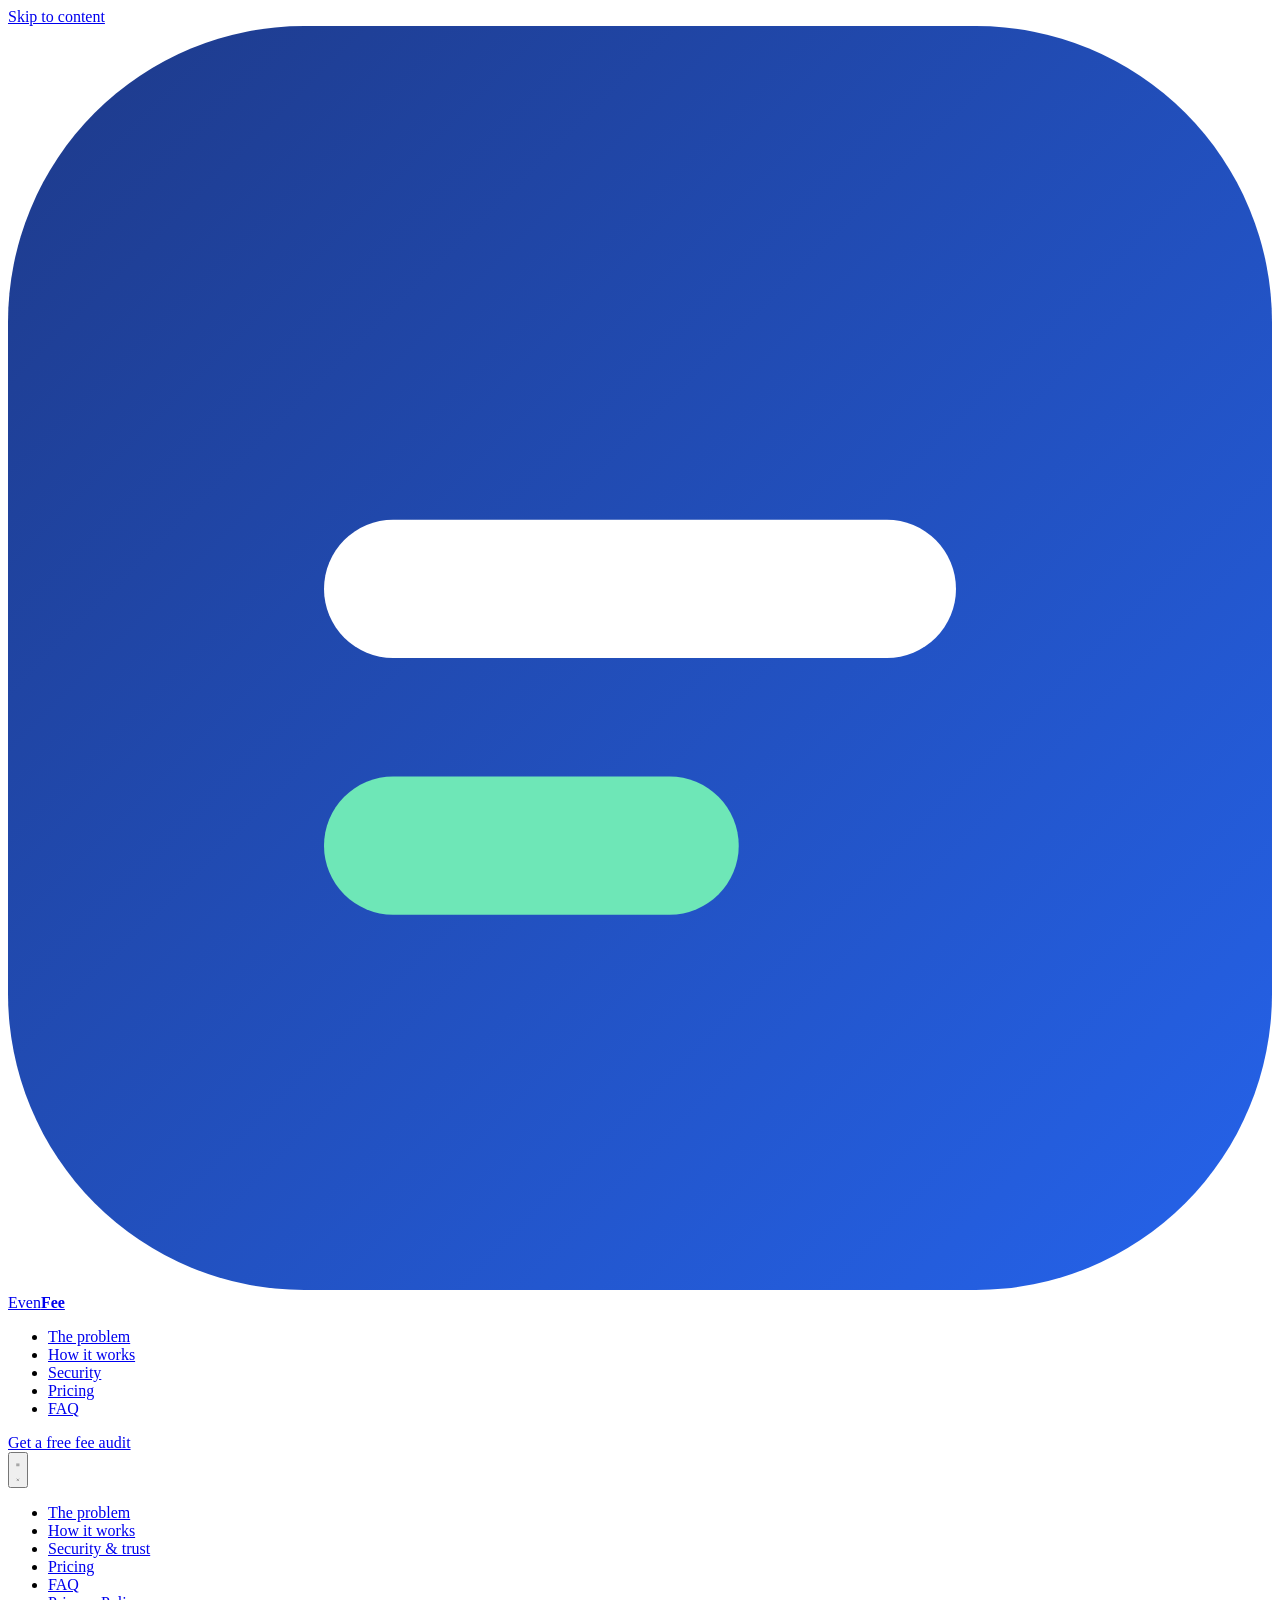
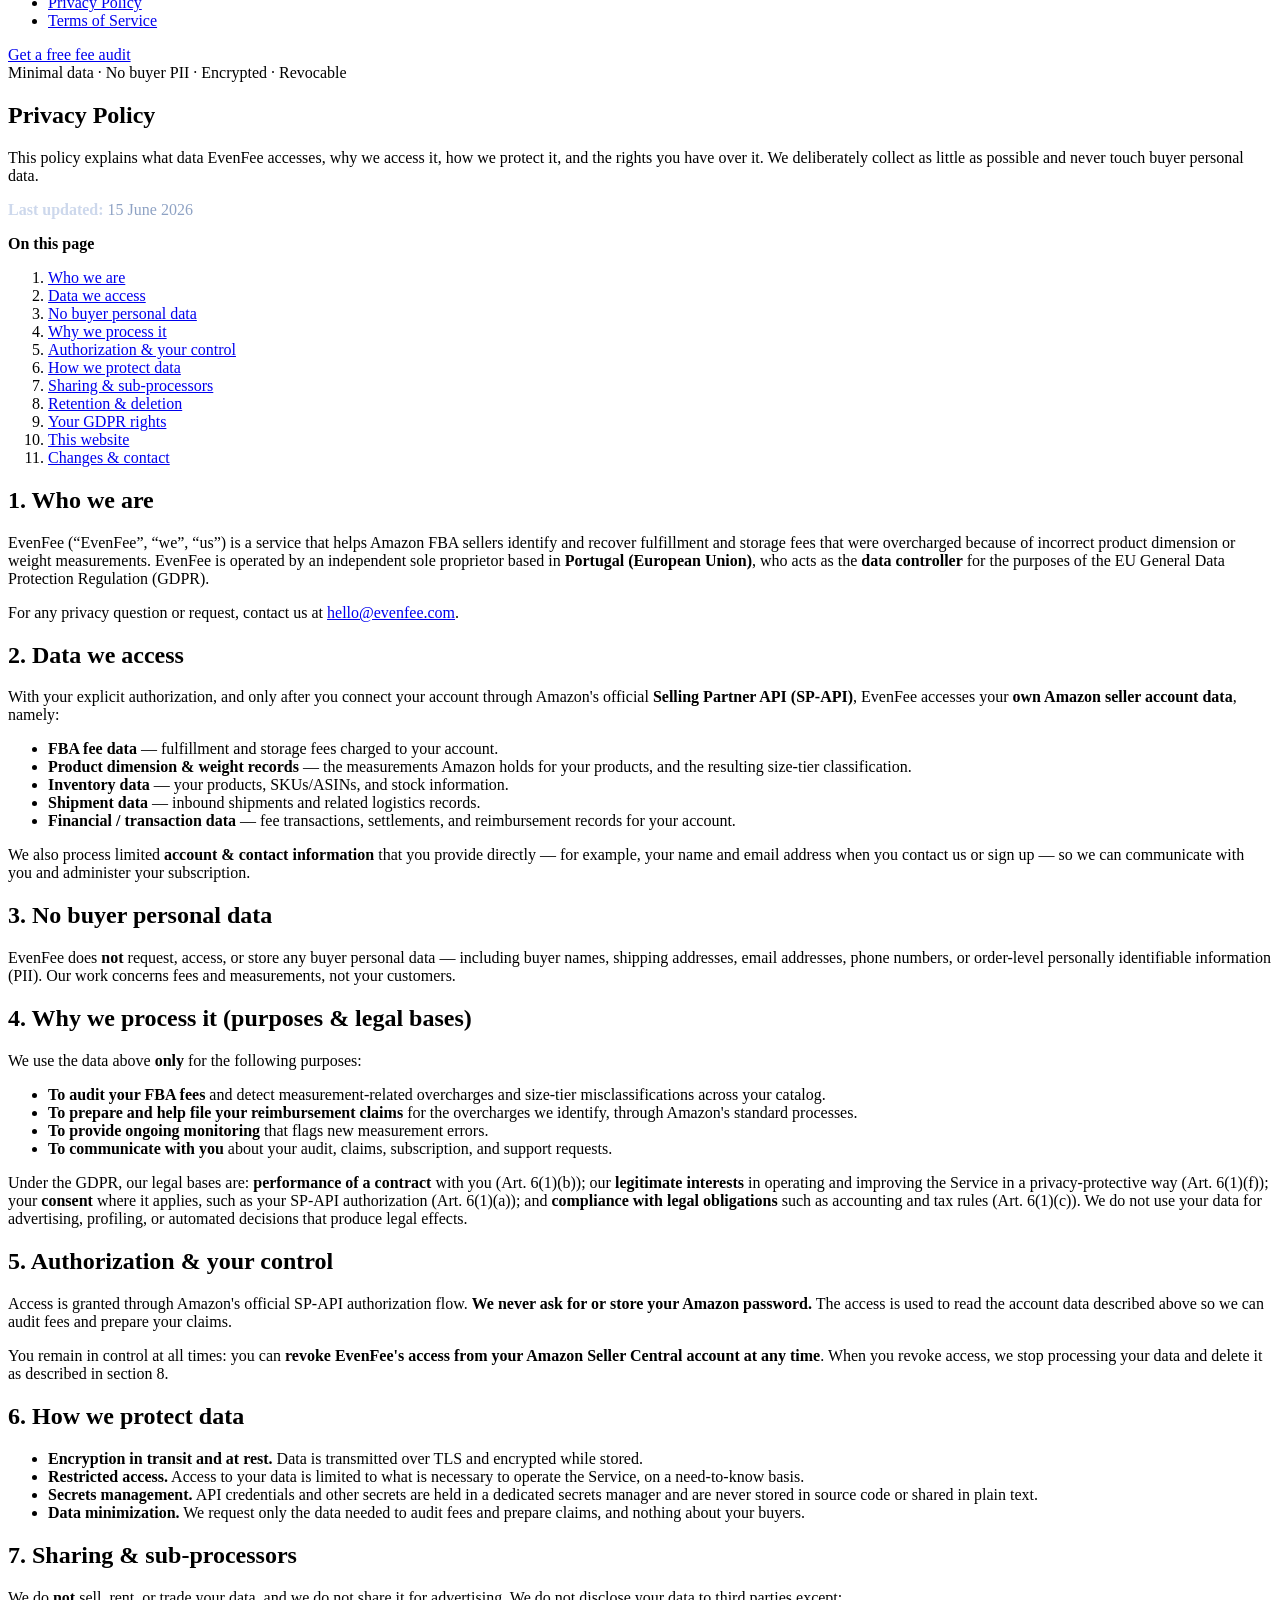
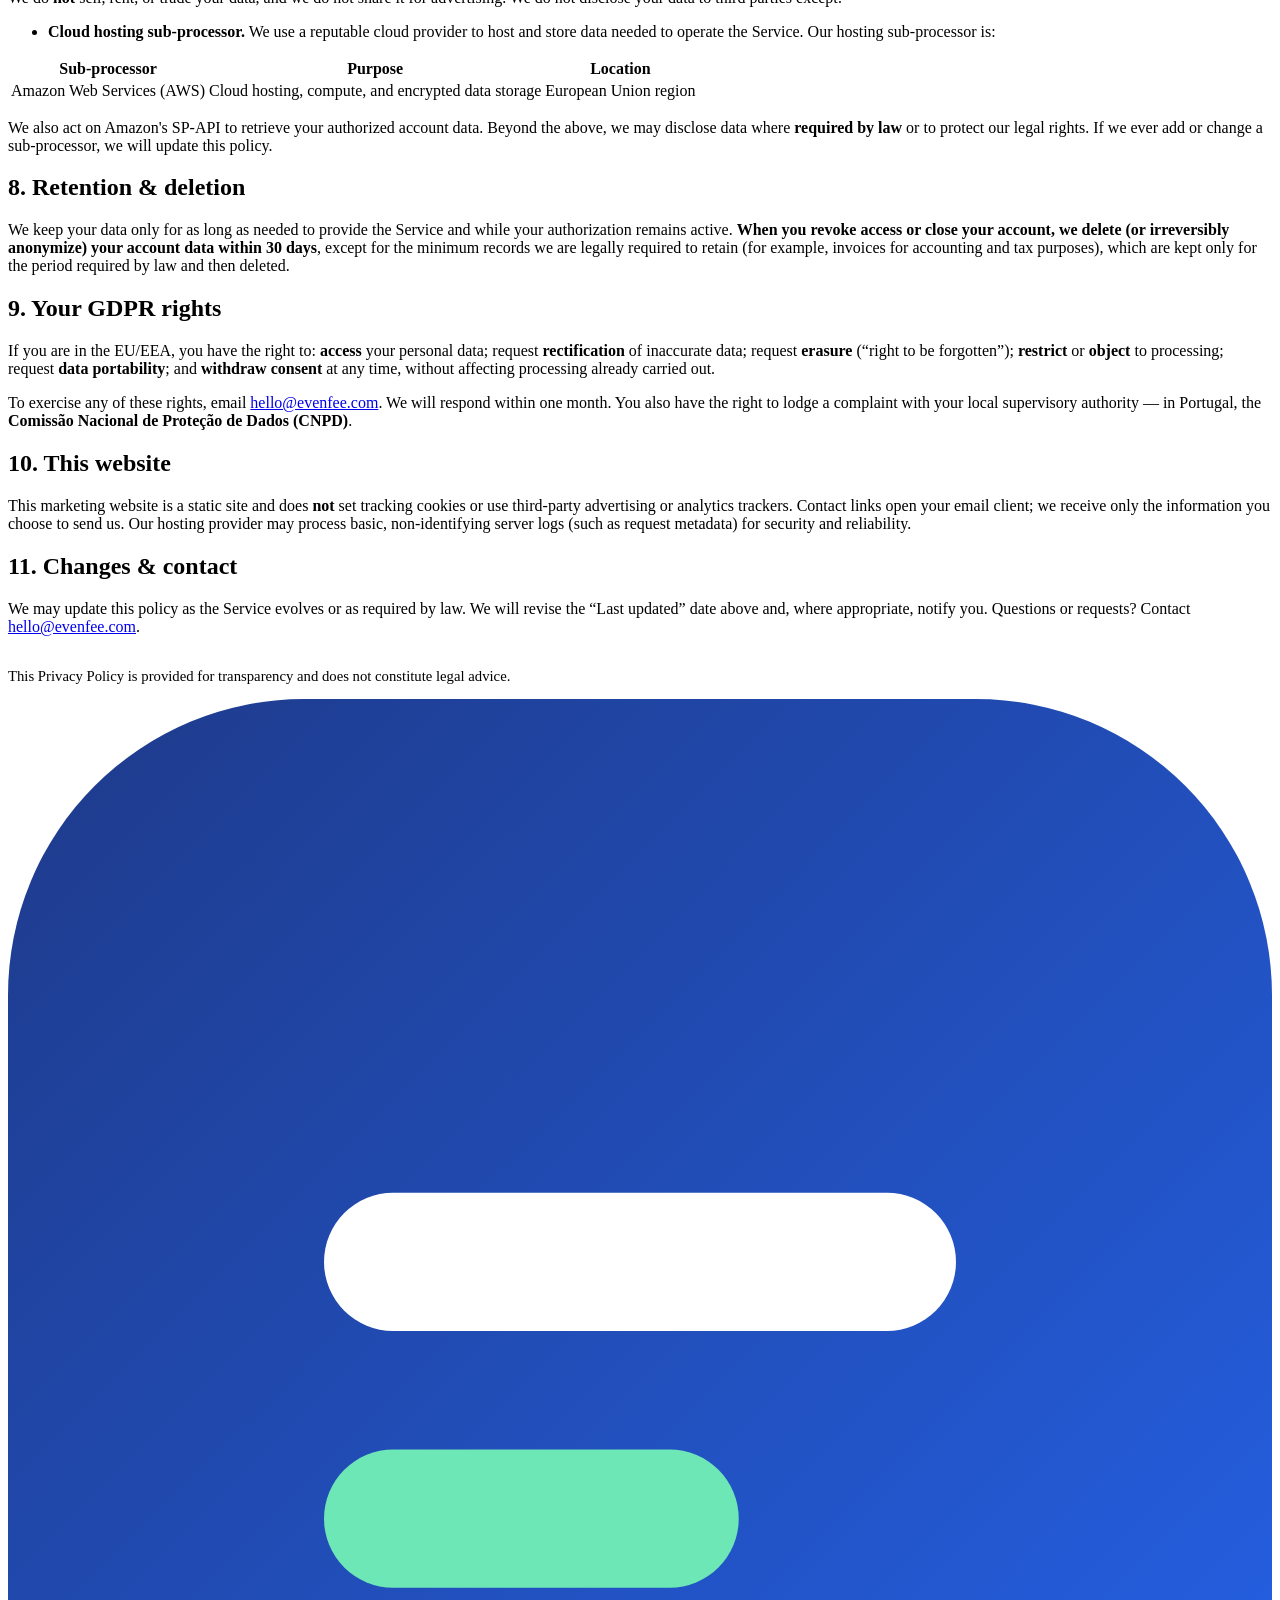
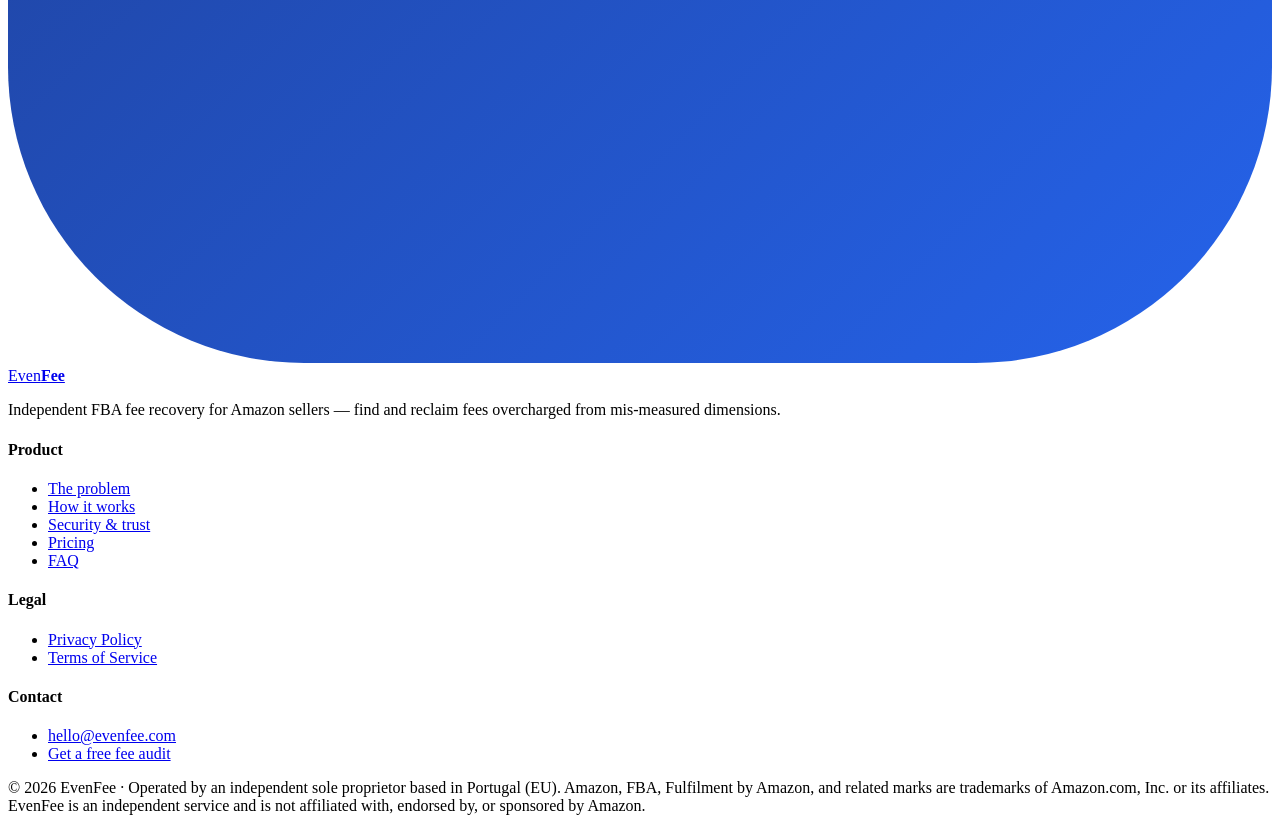
==== privacy.html @ 72df138a "Fix GitHub Pages URL casing (/CamposLabs/) (#3) Correct canonical/OG/sitemap/robots URLs to the case" ====
<!DOCTYPE html>
<html lang="en">
<head>
  <meta charset="utf-8">
  <meta name="viewport" content="width=device-width, initial-scale=1">

  <title>Privacy Policy — EvenFee</title>
  <meta name="description" content="How EvenFee accesses and protects data: only the seller's own FBA fee, inventory, shipment, and financial data via Amazon's SP-API, with authorization. No buyer personal data. Encrypted, minimal, revocable. GDPR-compliant.">
  <link rel="canonical" href="https://jeancamposlabs.github.io/CamposLabs/privacy.html">

  <meta property="og:type" content="website">
  <meta property="og:site_name" content="EvenFee">
  <meta property="og:title" content="Privacy Policy — EvenFee">
  <meta property="og:description" content="What data EvenFee accesses, why, and how it's protected. No buyer personal data. Encrypted, minimal, revocable. GDPR-compliant.">
  <meta property="og:url" content="https://jeancamposlabs.github.io/CamposLabs/privacy.html">
  <meta property="og:image" content="https://jeancamposlabs.github.io/CamposLabs/assets/og-image.png">
  <meta name="twitter:card" content="summary_large_image">
  <meta name="twitter:image" content="https://jeancamposlabs.github.io/CamposLabs/assets/og-image.png">

  <link rel="icon" href="assets/favicon.svg" type="image/svg+xml">
  <link rel="icon" href="assets/favicon-32.png" sizes="32x32" type="image/png">
  <link rel="apple-touch-icon" href="assets/apple-touch-icon.png">
  <link rel="manifest" href="site.webmanifest">
  <meta name="theme-color" content="#0b1526">

  <link rel="stylesheet" href="assets/styles.css">
</head>
<body>
  <a class="skip-link" href="#main">Skip to content</a>

  <header class="site-header" data-header>
    <div class="container">
      <nav class="nav" aria-label="Primary">
        <a class="brand" href="index.html" aria-label="EvenFee home">
          <svg class="brand__mark" viewBox="0 0 64 64" aria-hidden="true">
            <defs><linearGradient id="bm" x1="0" y1="0" x2="1" y2="1"><stop offset="0" stop-color="#1e3a8a"/><stop offset="1" stop-color="#2563eb"/></linearGradient></defs>
            <rect width="64" height="64" rx="15" fill="url(#bm)"/>
            <rect x="16" y="25" width="32" height="7" rx="3.5" fill="#fff"/>
            <rect x="16" y="38" width="21" height="7" rx="3.5" fill="#6ee7b7"/>
          </svg>
          <span class="brand__name">Even<b>Fee</b></span>
        </a>
        <ul class="nav__links">
          <li><a href="index.html#problem">The problem</a></li>
          <li><a href="index.html#how-it-works">How it works</a></li>
          <li><a href="index.html#security">Security</a></li>
          <li><a href="index.html#pricing">Pricing</a></li>
          <li><a href="index.html#faq">FAQ</a></li>
        </ul>
        <div class="nav__cta">
          <a class="btn btn--primary" href="mailto:hello@evenfee.com?subject=Free%20FBA%20fee%20audit%20request">Get a free fee audit</a>
        </div>
        <button class="nav__toggle" data-nav-toggle aria-expanded="false" aria-controls="mobile-menu" aria-label="Toggle navigation menu">
          <svg class="icon-open" viewBox="0 0 24 24" fill="none" stroke="currentColor" stroke-width="2" stroke-linecap="round" aria-hidden="true"><path d="M4 6h16M4 12h16M4 18h16"/></svg>
          <svg class="icon-close" viewBox="0 0 24 24" fill="none" stroke="currentColor" stroke-width="2" stroke-linecap="round" aria-hidden="true"><path d="M6 6l12 12M18 6 6 18"/></svg>
        </button>
      </nav>
      <div class="nav__panel" id="mobile-menu" data-nav-panel>
        <ul>
          <li><a href="index.html#problem">The problem</a></li>
          <li><a href="index.html#how-it-works">How it works</a></li>
          <li><a href="index.html#security">Security &amp; trust</a></li>
          <li><a href="index.html#pricing">Pricing</a></li>
          <li><a href="index.html#faq">FAQ</a></li>
          <li><a href="privacy.html">Privacy Policy</a></li>
          <li><a href="terms.html">Terms of Service</a></li>
        </ul>
        <a class="btn btn--primary btn--block" href="mailto:hello@evenfee.com?subject=Free%20FBA%20fee%20audit%20request">Get a free fee audit</a>
      </div>
    </div>
  </header>

  <main id="main">
    <section class="page-hero">
      <div class="container">
        <span class="badge badge--accent">Minimal data · No buyer PII · Encrypted · Revocable</span>
        <h1>Privacy Policy</h1>
        <p>This policy explains what data EvenFee accesses, why we access it, how we protect it, and the rights you have over it. We deliberately collect as little as possible and never touch buyer personal data.</p>
        <p class="muted" style="color:#8ea2c4;margin-top:10px"><strong style="color:#cdd8ec">Last updated:</strong> 15 June 2026</p>
      </div>
    </section>

    <section class="section">
      <div class="container prose">
        <nav class="toc" aria-label="Table of contents">
          <strong>On this page</strong>
          <ol>
            <li><a href="#who">Who we are</a></li>
            <li><a href="#data">Data we access</a></li>
            <li><a href="#no-buyer">No buyer personal data</a></li>
            <li><a href="#why">Why we process it</a></li>
            <li><a href="#authorization">Authorization &amp; your control</a></li>
            <li><a href="#security">How we protect data</a></li>
            <li><a href="#sharing">Sharing &amp; sub-processors</a></li>
            <li><a href="#retention">Retention &amp; deletion</a></li>
            <li><a href="#rights">Your GDPR rights</a></li>
            <li><a href="#website">This website</a></li>
            <li><a href="#changes">Changes &amp; contact</a></li>
          </ol>
        </nav>

        <h2 id="who">1. Who we are</h2>
        <p>EvenFee (“EvenFee”, “we”, “us”) is a service that helps Amazon FBA sellers identify and recover fulfillment and storage fees that were overcharged because of incorrect product dimension or weight measurements. EvenFee is operated by an independent sole proprietor based in <strong>Portugal (European Union)</strong>, who acts as the <strong>data controller</strong> for the purposes of the EU General Data Protection Regulation (GDPR).</p>
        <p>For any privacy question or request, contact us at <a href="mailto:hello@evenfee.com">hello@evenfee.com</a>.</p>

        <h2 id="data">2. Data we access</h2>
        <p>With your explicit authorization, and only after you connect your account through Amazon's official <strong>Selling Partner API (SP-API)</strong>, EvenFee accesses your <strong>own Amazon seller account data</strong>, namely:</p>
        <ul>
          <li><strong>FBA fee data</strong> — fulfillment and storage fees charged to your account.</li>
          <li><strong>Product dimension &amp; weight records</strong> — the measurements Amazon holds for your products, and the resulting size-tier classification.</li>
          <li><strong>Inventory data</strong> — your products, SKUs/ASINs, and stock information.</li>
          <li><strong>Shipment data</strong> — inbound shipments and related logistics records.</li>
          <li><strong>Financial / transaction data</strong> — fee transactions, settlements, and reimbursement records for your account.</li>
        </ul>
        <p>We also process limited <strong>account &amp; contact information</strong> that you provide directly — for example, your name and email address when you contact us or sign up — so we can communicate with you and administer your subscription.</p>

        <h2 id="no-buyer">3. No buyer personal data</h2>
        <div class="callout">
          <p>EvenFee does <strong>not</strong> request, access, or store any buyer personal data — including buyer names, shipping addresses, email addresses, phone numbers, or order-level personally identifiable information (PII). Our work concerns fees and measurements, not your customers.</p>
        </div>

        <h2 id="why">4. Why we process it (purposes &amp; legal bases)</h2>
        <p>We use the data above <strong>only</strong> for the following purposes:</p>
        <ul>
          <li><strong>To audit your FBA fees</strong> and detect measurement-related overcharges and size-tier misclassifications across your catalog.</li>
          <li><strong>To prepare and help file your reimbursement claims</strong> for the overcharges we identify, through Amazon's standard processes.</li>
          <li><strong>To provide ongoing monitoring</strong> that flags new measurement errors.</li>
          <li><strong>To communicate with you</strong> about your audit, claims, subscription, and support requests.</li>
        </ul>
        <p>Under the GDPR, our legal bases are: <strong>performance of a contract</strong> with you (Art. 6(1)(b)); our <strong>legitimate interests</strong> in operating and improving the Service in a privacy-protective way (Art. 6(1)(f)); your <strong>consent</strong> where it applies, such as your SP-API authorization (Art. 6(1)(a)); and <strong>compliance with legal obligations</strong> such as accounting and tax rules (Art. 6(1)(c)). We do not use your data for advertising, profiling, or automated decisions that produce legal effects.</p>

        <h2 id="authorization">5. Authorization &amp; your control</h2>
        <p>Access is granted through Amazon's official SP-API authorization flow. <strong>We never ask for or store your Amazon password.</strong> The access is used to read the account data described above so we can audit fees and prepare your claims.</p>
        <p>You remain in control at all times: you can <strong>revoke EvenFee's access from your Amazon Seller Central account at any time</strong>. When you revoke access, we stop processing your data and delete it as described in section&nbsp;8.</p>

        <h2 id="security">6. How we protect data</h2>
        <ul>
          <li><strong>Encryption in transit and at rest.</strong> Data is transmitted over TLS and encrypted while stored.</li>
          <li><strong>Restricted access.</strong> Access to your data is limited to what is necessary to operate the Service, on a need-to-know basis.</li>
          <li><strong>Secrets management.</strong> API credentials and other secrets are held in a dedicated secrets manager and are never stored in source code or shared in plain text.</li>
          <li><strong>Data minimization.</strong> We request only the data needed to audit fees and prepare claims, and nothing about your buyers.</li>
        </ul>

        <h2 id="sharing">7. Sharing &amp; sub-processors</h2>
        <p>We do <strong>not</strong> sell, rent, or trade your data, and we do not share it for advertising. We do not disclose your data to third parties except:</p>
        <ul>
          <li><strong>Cloud hosting sub-processor.</strong> We use a reputable cloud provider to host and store data needed to operate the Service. Our hosting sub-processor is:</li>
        </ul>
        <!-- TODO: confirm/replace the hosting sub-processor below with the provider you actually use (see README, "Before you go live"). -->
        <table class="data-table">
          <thead><tr><th>Sub-processor</th><th>Purpose</th><th>Location</th></tr></thead>
          <tbody>
            <tr><td>Amazon Web Services (AWS)</td><td>Cloud hosting, compute, and encrypted data storage</td><td>European Union region</td></tr>
          </tbody>
        </table>
        <p>We also act on Amazon's SP-API to retrieve your authorized account data. Beyond the above, we may disclose data where <strong>required by law</strong> or to protect our legal rights. If we ever add or change a sub-processor, we will update this policy.</p>

        <h2 id="retention">8. Retention &amp; deletion</h2>
        <p>We keep your data only for as long as needed to provide the Service and while your authorization remains active. <strong>When you revoke access or close your account, we delete (or irreversibly anonymize) your account data within 30 days</strong>, except for the minimum records we are legally required to retain (for example, invoices for accounting and tax purposes), which are kept only for the period required by law and then deleted.</p>

        <h2 id="rights">9. Your GDPR rights</h2>
        <p>If you are in the EU/EEA, you have the right to: <strong>access</strong> your personal data; request <strong>rectification</strong> of inaccurate data; request <strong>erasure</strong> (“right to be forgotten”); <strong>restrict</strong> or <strong>object</strong> to processing; request <strong>data portability</strong>; and <strong>withdraw consent</strong> at any time, without affecting processing already carried out.</p>
        <p>To exercise any of these rights, email <a href="mailto:hello@evenfee.com?subject=GDPR%20data%20request">hello@evenfee.com</a>. We will respond within one month. You also have the right to lodge a complaint with your local supervisory authority — in Portugal, the <strong>Comissão Nacional de Proteção de Dados (CNPD)</strong>.</p>

        <h2 id="website">10. This website</h2>
        <p>This marketing website is a static site and does <strong>not</strong> set tracking cookies or use third-party advertising or analytics trackers. Contact links open your email client; we receive only the information you choose to send us. Our hosting provider may process basic, non-identifying server logs (such as request metadata) for security and reliability.</p>

        <h2 id="changes">11. Changes &amp; contact</h2>
        <p>We may update this policy as the Service evolves or as required by law. We will revise the “Last updated” date above and, where appropriate, notify you. Questions or requests? Contact <a href="mailto:hello@evenfee.com">hello@evenfee.com</a>.</p>

        <p class="muted" style="margin-top:32px;font-size:.92rem">This Privacy Policy is provided for transparency and does not constitute legal advice.</p>
      </div>
    </section>
  </main>

  <footer class="site-footer">
    <div class="container">
      <div class="footer__grid">
        <div class="footer__brand">
          <a class="brand" href="index.html" aria-label="EvenFee home">
            <svg class="brand__mark" viewBox="0 0 64 64" aria-hidden="true">
              <defs><linearGradient id="bm2" x1="0" y1="0" x2="1" y2="1"><stop offset="0" stop-color="#1e3a8a"/><stop offset="1" stop-color="#2563eb"/></linearGradient></defs>
              <rect width="64" height="64" rx="15" fill="url(#bm2)"/>
              <rect x="16" y="25" width="32" height="7" rx="3.5" fill="#fff"/>
              <rect x="16" y="38" width="21" height="7" rx="3.5" fill="#6ee7b7"/>
            </svg>
            <span class="brand__name">Even<b>Fee</b></span>
          </a>
          <p>Independent FBA fee recovery for Amazon sellers — find and reclaim fees overcharged from mis-measured dimensions.</p>
        </div>
        <div>
          <h4>Product</h4>
          <ul>
            <li><a href="index.html#problem">The problem</a></li>
            <li><a href="index.html#how-it-works">How it works</a></li>
            <li><a href="index.html#security">Security &amp; trust</a></li>
            <li><a href="index.html#pricing">Pricing</a></li>
            <li><a href="index.html#faq">FAQ</a></li>
          </ul>
        </div>
        <div>
          <h4>Legal</h4>
          <ul>
            <li><a href="privacy.html">Privacy Policy</a></li>
            <li><a href="terms.html">Terms of Service</a></li>
          </ul>
        </div>
        <div>
          <h4>Contact</h4>
          <ul>
            <li><a href="mailto:hello@evenfee.com">hello@evenfee.com</a></li>
            <li><a href="mailto:hello@evenfee.com?subject=Free%20FBA%20fee%20audit%20request">Get a free fee audit</a></li>
          </ul>
        </div>
      </div>
      <div class="footer__bottom">
        <span>© <span data-year>2026</span> EvenFee · Operated by an independent sole proprietor based in Portugal (EU).</span>
        <span class="footer__legal">Amazon, FBA, Fulfilment by Amazon, and related marks are trademarks of Amazon.com, Inc. or its affiliates. EvenFee is an independent service and is not affiliated with, endorsed by, or sponsored by Amazon.</span>
      </div>
    </div>
  </footer>

  <script src="assets/main.js" defer></script>
</body>
</html>
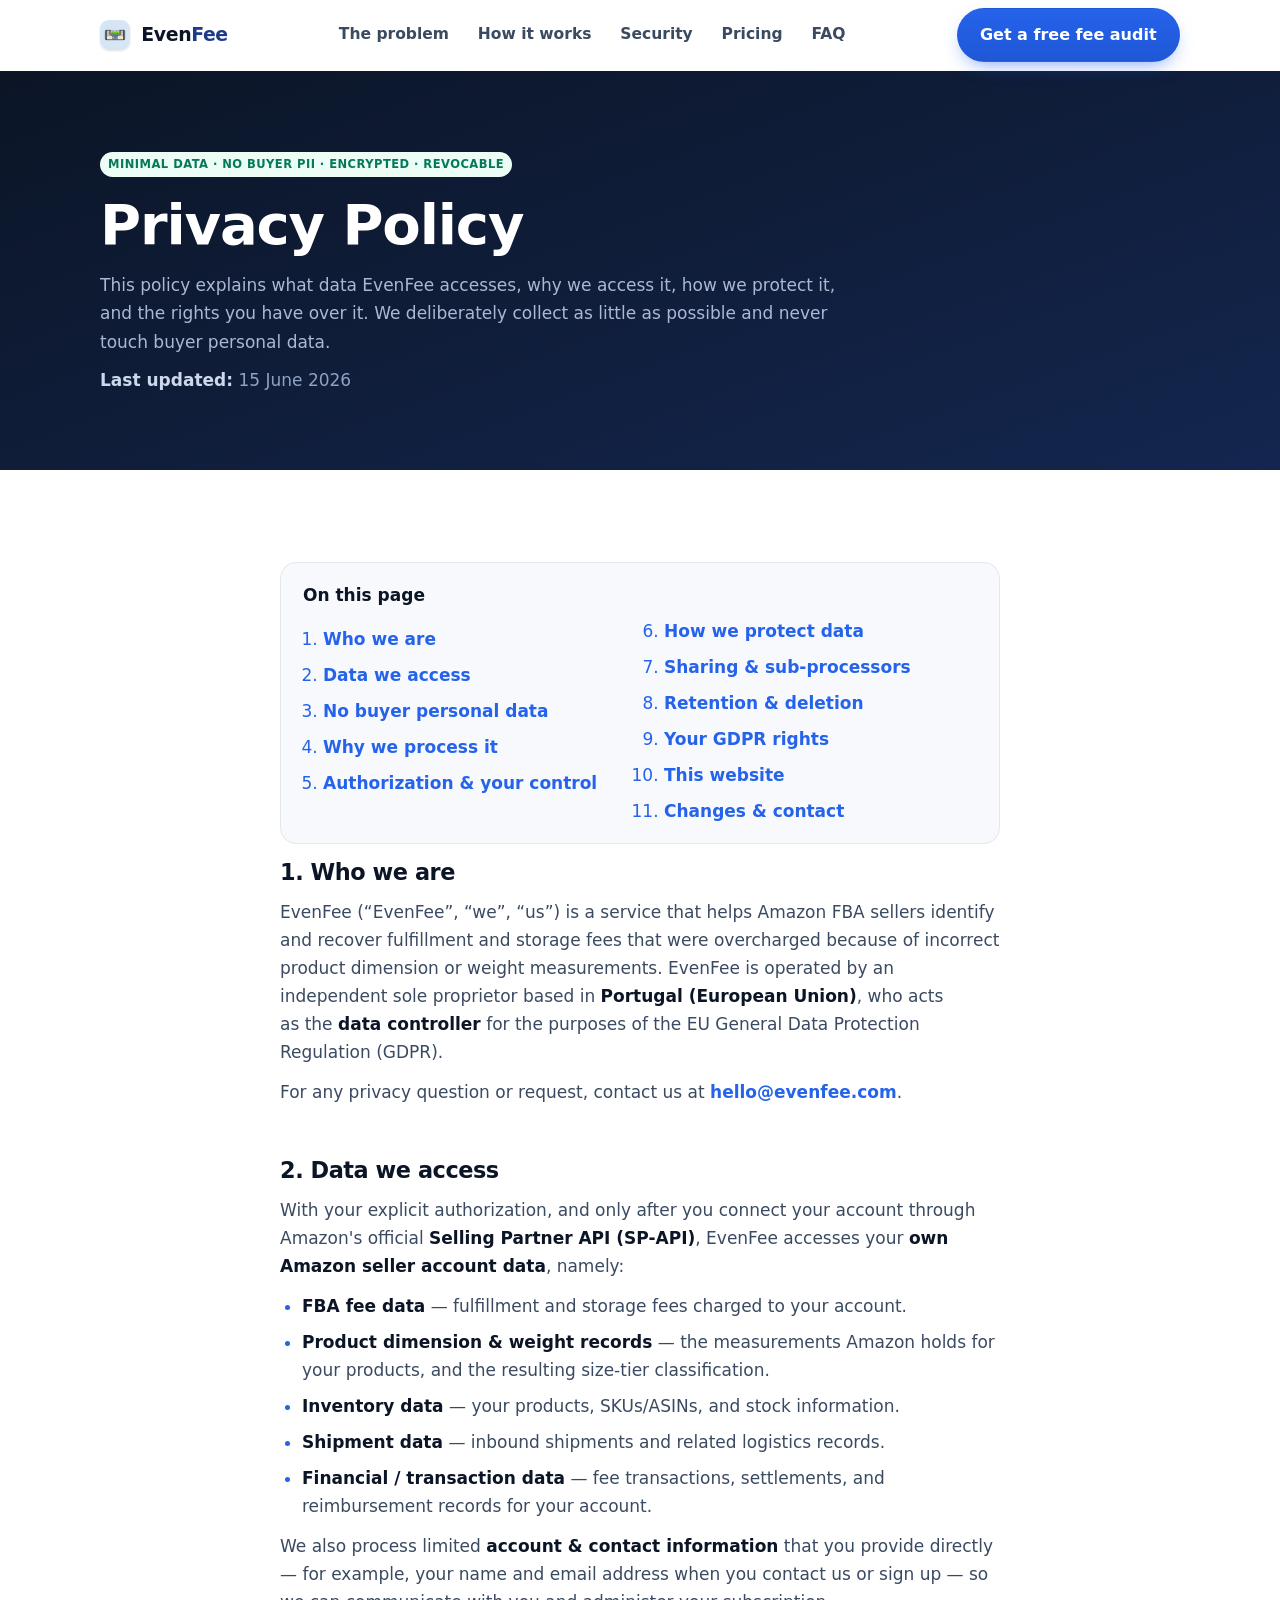
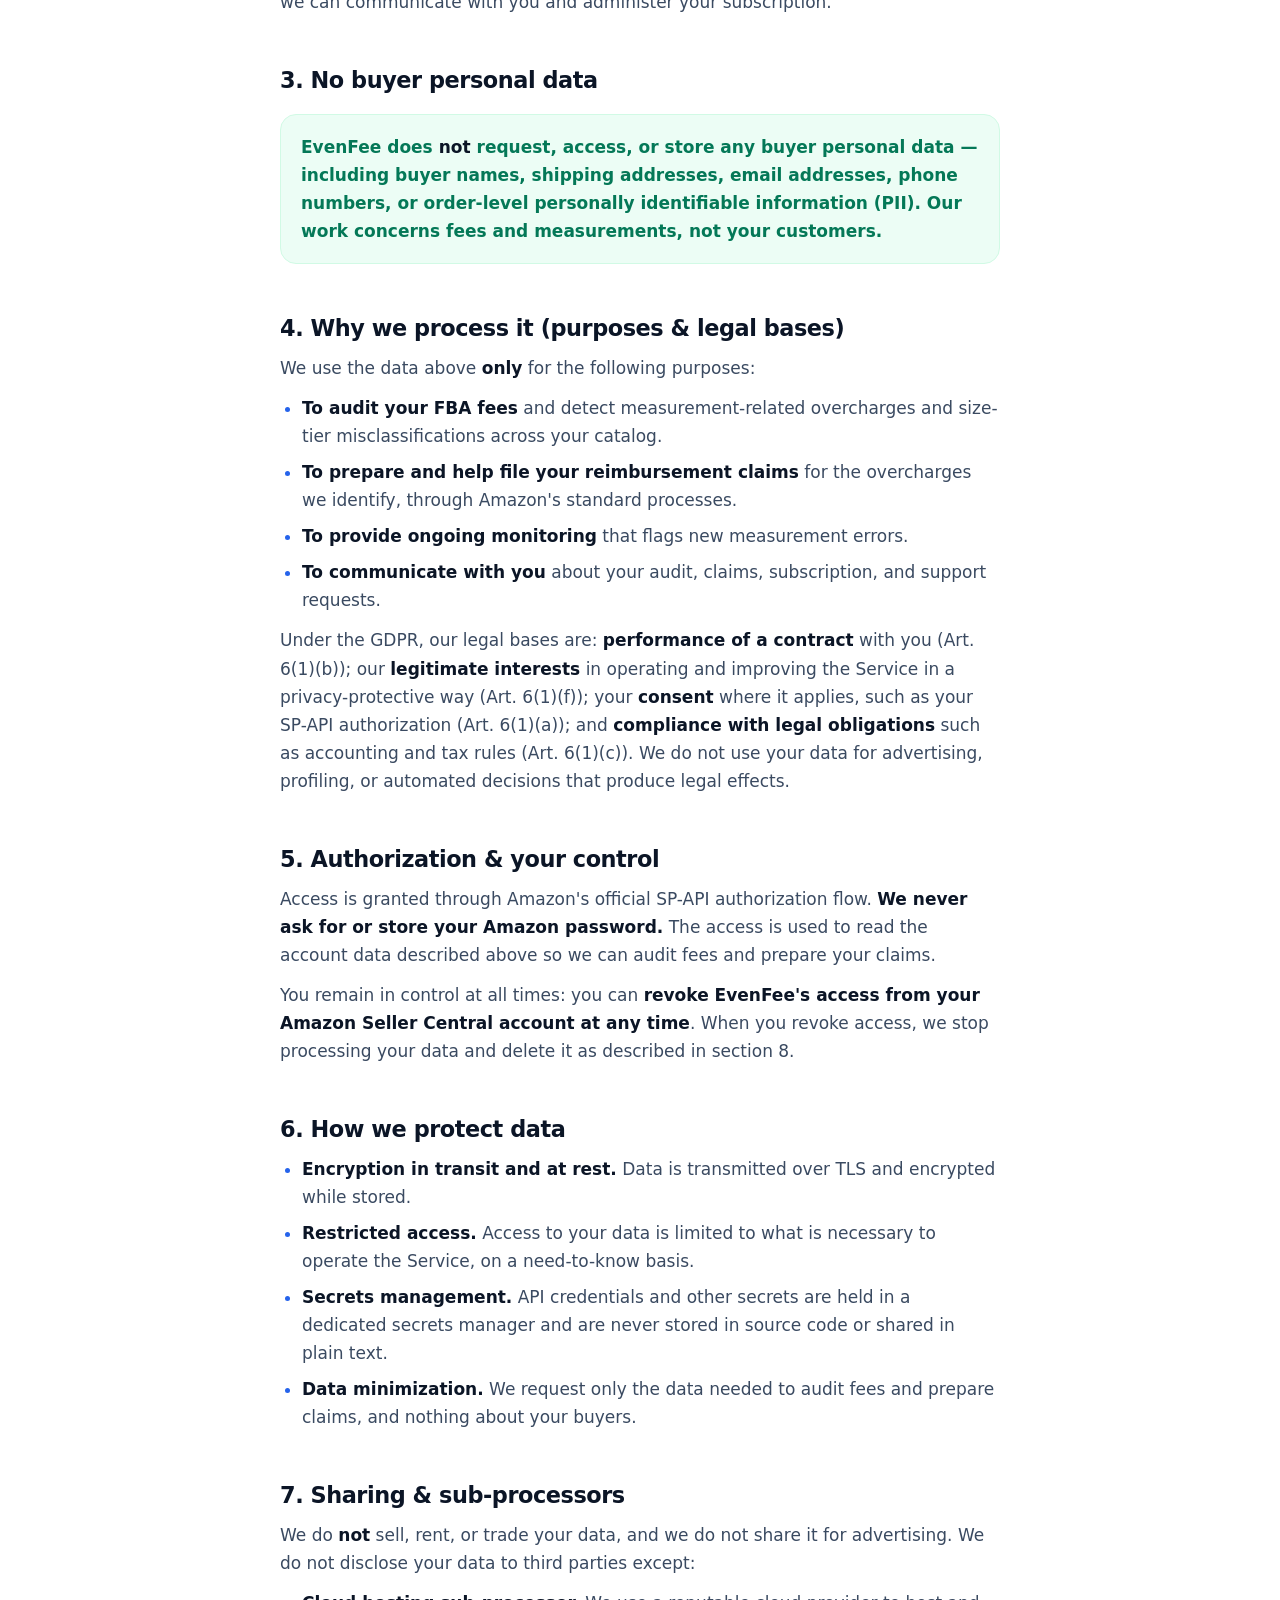
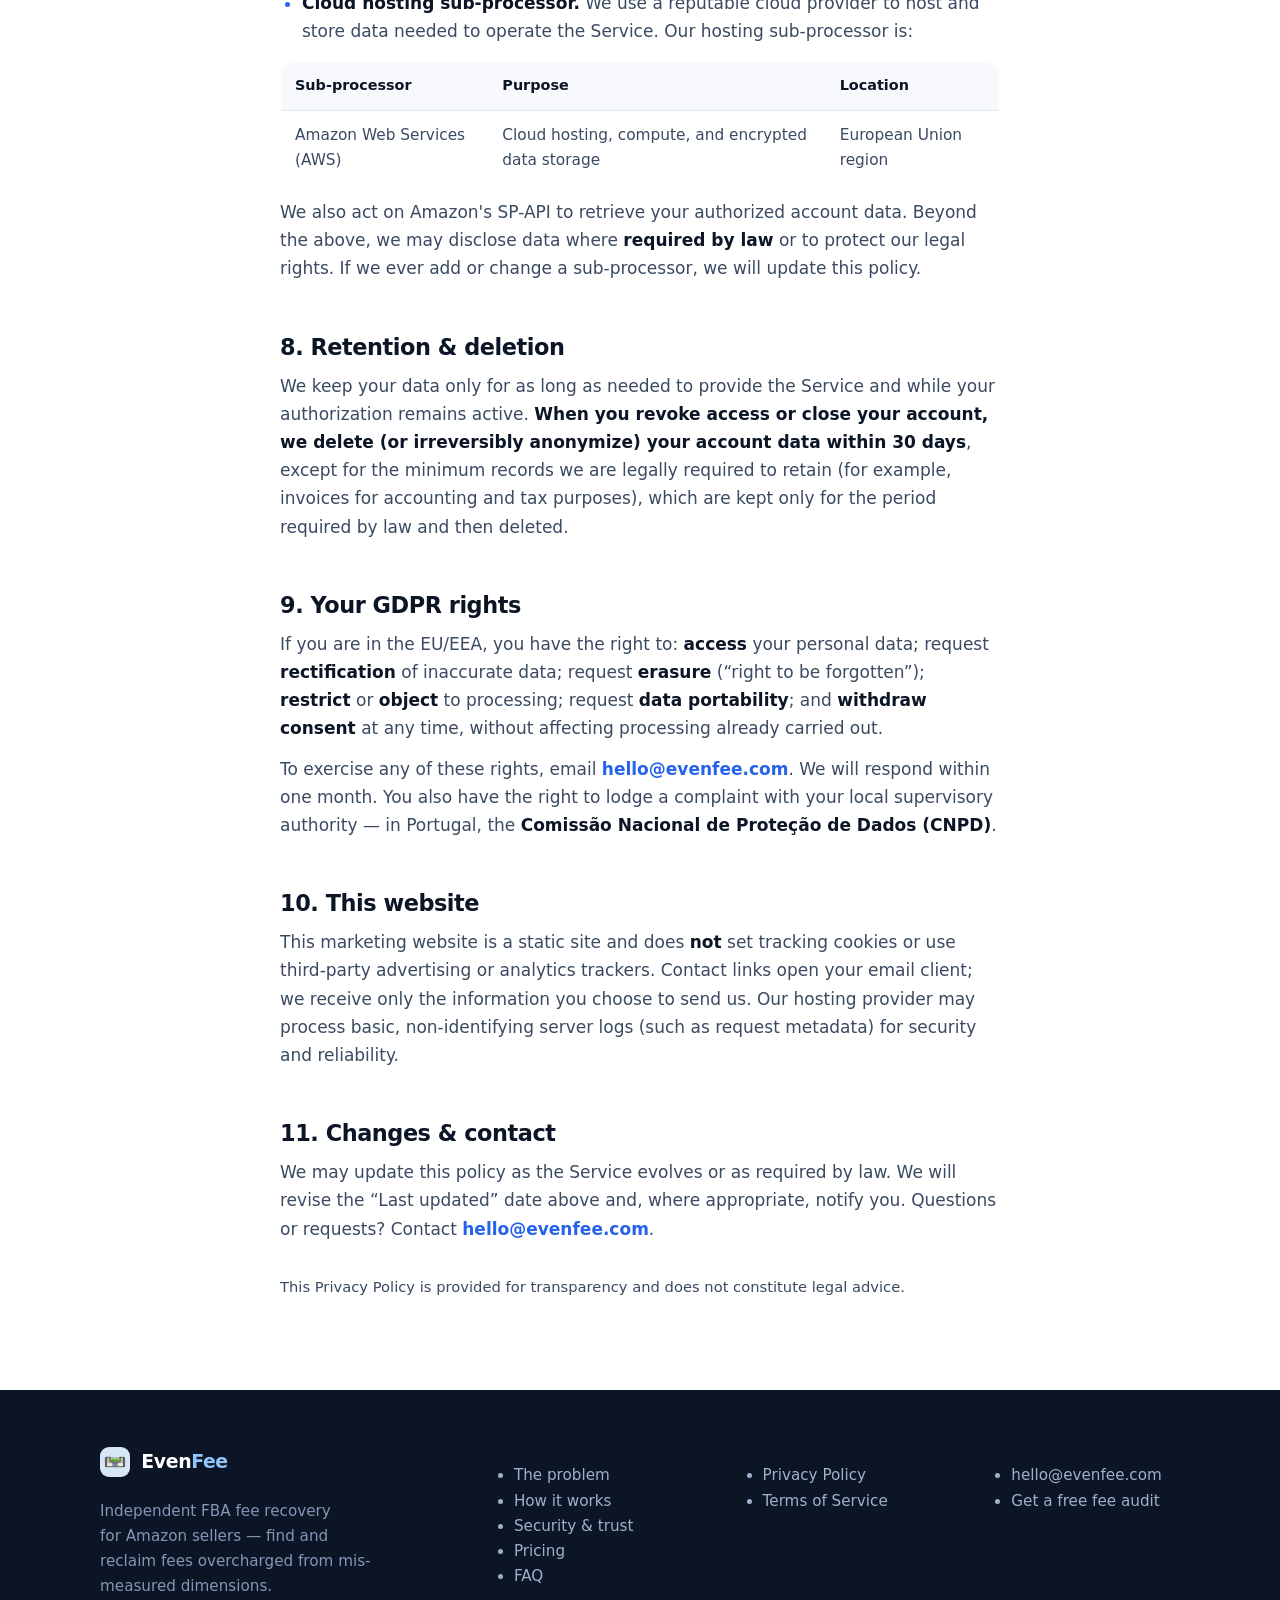
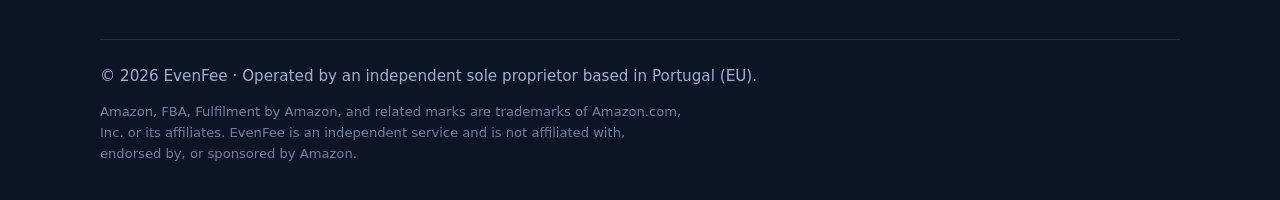
==== commit c0ad40a9: "Adopt bubble-level brand icon and new mascot illustration - Replace the inline arrow brand mark with" ====
--- a/privacy.html
+++ b/privacy.html
@@ -6,18 +6,17 @@
 
   <title>Privacy Policy — EvenFee</title>
   <meta name="description" content="How EvenFee accesses and protects data: only the seller's own FBA fee, inventory, shipment, and financial data via Amazon's SP-API, with authorization. No buyer personal data. Encrypted, minimal, revocable. GDPR-compliant.">
-  <link rel="canonical" href="https://jeancamposlabs.github.io/CamposLabs/privacy.html">
+  <link rel="canonical" href="https://evenfee.com/privacy.html">
 
   <meta property="og:type" content="website">
   <meta property="og:site_name" content="EvenFee">
   <meta property="og:title" content="Privacy Policy — EvenFee">
   <meta property="og:description" content="What data EvenFee accesses, why, and how it's protected. No buyer personal data. Encrypted, minimal, revocable. GDPR-compliant.">
-  <meta property="og:url" content="https://jeancamposlabs.github.io/CamposLabs/privacy.html">
-  <meta property="og:image" content="https://jeancamposlabs.github.io/CamposLabs/assets/og-image.png">
+  <meta property="og:url" content="https://evenfee.com/privacy.html">
+  <meta property="og:image" content="https://evenfee.com/assets/og-image.png">
   <meta name="twitter:card" content="summary_large_image">
-  <meta name="twitter:image" content="https://jeancamposlabs.github.io/CamposLabs/assets/og-image.png">
-
-  <link rel="icon" href="assets/favicon.svg" type="image/svg+xml">
+  <meta name="twitter:image" content="https://evenfee.com/assets/og-image.png">
+
   <link rel="icon" href="assets/favicon-32.png" sizes="32x32" type="image/png">
   <link rel="apple-touch-icon" href="assets/apple-touch-icon.png">
   <link rel="manifest" href="site.webmanifest">
@@ -32,12 +31,7 @@
     <div class="container">
       <nav class="nav" aria-label="Primary">
         <a class="brand" href="index.html" aria-label="EvenFee home">
-          <svg class="brand__mark" viewBox="0 0 64 64" aria-hidden="true">
-            <defs><linearGradient id="bm" x1="0" y1="0" x2="1" y2="1"><stop offset="0" stop-color="#1e3a8a"/><stop offset="1" stop-color="#2563eb"/></linearGradient></defs>
-            <rect width="64" height="64" rx="15" fill="url(#bm)"/>
-            <rect x="16" y="25" width="32" height="7" rx="3.5" fill="#fff"/>
-            <rect x="16" y="38" width="21" height="7" rx="3.5" fill="#6ee7b7"/>
-          </svg>
+          <img class="brand__mark" src="assets/logo-mark.png" width="30" height="30" alt="" aria-hidden="true">
           <span class="brand__name">Even<b>Fee</b></span>
         </a>
         <ul class="nav__links">
@@ -178,12 +172,7 @@
       <div class="footer__grid">
         <div class="footer__brand">
           <a class="brand" href="index.html" aria-label="EvenFee home">
-            <svg class="brand__mark" viewBox="0 0 64 64" aria-hidden="true">
-              <defs><linearGradient id="bm2" x1="0" y1="0" x2="1" y2="1"><stop offset="0" stop-color="#1e3a8a"/><stop offset="1" stop-color="#2563eb"/></linearGradient></defs>
-              <rect width="64" height="64" rx="15" fill="url(#bm2)"/>
-              <rect x="16" y="25" width="32" height="7" rx="3.5" fill="#fff"/>
-              <rect x="16" y="38" width="21" height="7" rx="3.5" fill="#6ee7b7"/>
-            </svg>
+            <img class="brand__mark" src="assets/logo-mark.png" width="30" height="30" alt="" aria-hidden="true">
             <span class="brand__name">Even<b>Fee</b></span>
           </a>
           <p>Independent FBA fee recovery for Amazon sellers — find and reclaim fees overcharged from mis-measured dimensions.</p>
--- a/assets/styles.css
+++ b/assets/styles.css
@@ -0,0 +1,711 @@
+/* ==========================================================================
+   EvenFee — marketing site styles
+   Framework-free, hand-authored CSS. No build step, no runtime dependencies.
+   Design tokens live in :root so the whole palette/scale is editable in one place.
+   ========================================================================== */
+
+/* ----- Reset --------------------------------------------------------------- */
+*,
+*::before,
+*::after { box-sizing: border-box; }
+
+* { margin: 0; }
+
+html {
+  -webkit-text-size-adjust: 100%;
+  text-size-adjust: 100%;
+  scroll-behavior: smooth;
+}
+
+body {
+  -webkit-font-smoothing: antialiased;
+  text-rendering: optimizeLegibility;
+}
+
+img, svg, video, canvas {
+  display: block;
+  max-width: 100%;
+  height: auto;
+}
+
+button, input, textarea, select { font: inherit; color: inherit; }
+a { color: inherit; }
+
+/* ----- Design tokens ------------------------------------------------------- */
+:root {
+  /* Brand palette — trustworthy fintech: deep indigo/navy + recovery-green accent */
+  --brand-900: #0b1526;
+  --brand-800: #14264f;
+  --brand-700: #1e3a8a;
+  --brand-600: #2563eb;
+  --brand-500: #3b82f6;
+  --brand-050: #eff4ff;
+
+  --accent-700: #047857;
+  --accent-600: #059669;
+  --accent-500: #10b981;
+  --accent-100: #d1fae5;
+  --accent-050: #ecfdf5;
+
+  /* Neutrals (slate) */
+  --ink:     #0b1526;  /* headings */
+  --body:    #3a4a61;  /* paragraph text */
+  --muted:   #64748b;  /* secondary text */
+  --line:    #e2e8f0;  /* borders */
+  --line-2:  #eef2f7;
+  --surface: #ffffff;
+  --soft:    #f7f9fc;  /* tinted section bg */
+  --soft-2:  #eef3fb;
+
+  /* Typography */
+  --font-sans: ui-sans-serif, system-ui, -apple-system, "Segoe UI", Roboto,
+               "Helvetica Neue", Arial, "Noto Sans", sans-serif;
+
+  /* Spacing & shape */
+  --container: 1120px;
+  --radius-sm: 10px;
+  --radius:    16px;
+  --radius-lg: 22px;
+  --radius-pill: 999px;
+
+  /* Shadows */
+  --shadow-sm: 0 1px 2px rgba(11, 21, 38, .06), 0 1px 3px rgba(11, 21, 38, .07);
+  --shadow:    0 6px 16px -6px rgba(11, 21, 38, .12), 0 10px 30px -10px rgba(11, 21, 38, .12);
+  --shadow-lg: 0 18px 50px -12px rgba(20, 38, 79, .28);
+
+  --ring: 0 0 0 3px rgba(37, 99, 235, .35);
+}
+
+/* ----- Base ---------------------------------------------------------------- */
+body {
+  font-family: var(--font-sans);
+  color: var(--body);
+  background: var(--surface);
+  line-height: 1.65;
+  font-size: 1.0625rem;
+}
+
+h1, h2, h3, h4 {
+  color: var(--ink);
+  line-height: 1.15;
+  letter-spacing: -0.02em;
+  font-weight: 800;
+  text-wrap: balance;
+}
+
+h1 { font-size: clamp(2.1rem, 1.4rem + 3.0vw, 3.5rem); }
+h2 { font-size: clamp(1.6rem, 1.1rem + 2.1vw, 2.4rem); }
+h3 { font-size: 1.2rem; font-weight: 700; letter-spacing: -0.01em; }
+
+p { text-wrap: pretty; }
+
+a { text-decoration: none; }
+a:hover { text-decoration: underline; text-underline-offset: 3px; }
+
+strong { color: var(--ink); font-weight: 700; }
+
+/* ----- Layout helpers ------------------------------------------------------ */
+.container {
+  width: 100%;
+  max-width: var(--container);
+  margin-inline: auto;
+  padding-inline: 20px;
+}
+
+.section { padding-block: clamp(56px, 4vw + 40px, 104px); }
+.section--soft { background: var(--soft); border-block: 1px solid var(--line-2); }
+
+.section__head { max-width: 720px; margin-bottom: 44px; }
+.section__head.center { margin-inline: auto; text-align: center; }
+.section__head p { margin-top: 14px; font-size: 1.125rem; color: var(--muted); }
+
+.eyebrow {
+  display: inline-block;
+  font-size: .8rem;
+  font-weight: 700;
+  letter-spacing: .08em;
+  text-transform: uppercase;
+  color: var(--brand-600);
+  margin-bottom: 14px;
+}
+
+.lead { font-size: 1.2rem; color: var(--muted); }
+.muted { color: var(--muted); }
+
+/* ----- Buttons ------------------------------------------------------------- */
+.btn {
+  display: inline-flex;
+  align-items: center;
+  justify-content: center;
+  gap: .55em;
+  padding: .8em 1.4em;
+  border-radius: var(--radius-pill);
+  font-weight: 650;
+  font-size: 1rem;
+  border: 1px solid transparent;
+  cursor: pointer;
+  transition: transform .12s ease, box-shadow .2s ease, background-color .2s ease, border-color .2s ease;
+  white-space: nowrap;
+  text-decoration: none;
+}
+.btn:hover { text-decoration: none; transform: translateY(-1px); }
+.btn:active { transform: translateY(0); }
+
+.btn--primary {
+  background: linear-gradient(180deg, var(--brand-600), #1f57d6);
+  color: #fff;
+  box-shadow: 0 8px 20px -8px rgba(37, 99, 235, .65);
+}
+.btn--primary:hover { box-shadow: 0 12px 26px -8px rgba(37, 99, 235, .7); }
+
+.btn--ghost {
+  background: var(--surface);
+  color: var(--ink);
+  border-color: var(--line);
+  box-shadow: var(--shadow-sm);
+}
+.btn--ghost:hover { border-color: #cbd5e1; }
+
+.btn--light {
+  background: rgba(255, 255, 255, .12);
+  color: #fff;
+  border-color: rgba(255, 255, 255, .28);
+}
+.btn--light:hover { background: rgba(255, 255, 255, .2); }
+
+.btn--lg { padding: .95em 1.7em; font-size: 1.0625rem; }
+.btn--block { width: 100%; }
+
+/* ----- Chips & badges ------------------------------------------------------ */
+.chip {
+  display: inline-flex;
+  align-items: center;
+  gap: .45em;
+  padding: .4em .8em;
+  border-radius: var(--radius-pill);
+  background: var(--surface);
+  border: 1px solid var(--line);
+  font-size: .85rem;
+  font-weight: 600;
+  color: var(--body);
+  box-shadow: var(--shadow-sm);
+}
+.chip svg { width: 15px; height: 15px; color: var(--accent-600); flex: none; }
+
+.badge {
+  display: inline-flex;
+  align-items: center;
+  gap: .4em;
+  padding: .28em .7em;
+  border-radius: var(--radius-pill);
+  font-size: .72rem;
+  font-weight: 700;
+  letter-spacing: .04em;
+  text-transform: uppercase;
+}
+.badge--soft { background: var(--brand-050); color: var(--brand-700); }
+.badge--accent { background: var(--accent-050); color: var(--accent-700); }
+.badge--warn { background: #fff7ed; color: #b45309; }
+
+/* ----- Header / nav -------------------------------------------------------- */
+.site-header {
+  position: sticky;
+  top: 0;
+  z-index: 50;
+  background: rgba(255, 255, 255, .82);
+  backdrop-filter: saturate(160%) blur(12px);
+  border-bottom: 1px solid transparent;
+  transition: border-color .2s ease, box-shadow .2s ease;
+}
+.site-header.is-scrolled {
+  border-bottom-color: var(--line);
+  box-shadow: 0 6px 24px -18px rgba(11, 21, 38, .5);
+}
+.nav {
+  display: flex;
+  align-items: center;
+  justify-content: space-between;
+  gap: 16px;
+  height: 70px;
+}
+.brand {
+  display: inline-flex;
+  align-items: center;
+  gap: .6em;
+  font-weight: 800;
+  font-size: 1.18rem;
+  color: var(--ink);
+  letter-spacing: -0.02em;
+}
+.brand:hover { text-decoration: none; }
+.brand__mark { width: 30px; height: 30px; border-radius: 9px; flex: none; box-shadow: var(--shadow-sm); }
+.brand__name b { color: var(--brand-700); }
+
+.nav__links {
+  display: none;
+  align-items: center;
+  gap: 4px;
+  list-style: none;
+  padding: 0;
+}
+.nav__links a {
+  display: inline-block;
+  padding: .5em .8em;
+  border-radius: 10px;
+  font-weight: 550;
+  font-size: .97rem;
+  color: var(--body);
+}
+.nav__links a:hover { background: var(--soft-2); color: var(--ink); text-decoration: none; }
+
+.nav__cta { display: none; align-items: center; gap: 10px; }
+
+.nav__toggle {
+  display: inline-flex;
+  align-items: center;
+  justify-content: center;
+  width: 44px; height: 44px;
+  border: 1px solid var(--line);
+  background: var(--surface);
+  border-radius: 12px;
+  cursor: pointer;
+}
+.nav__toggle svg { width: 22px; height: 22px; color: var(--ink); }
+.nav__toggle .icon-close { display: none; }
+.nav__toggle[aria-expanded="true"] .icon-open { display: none; }
+.nav__toggle[aria-expanded="true"] .icon-close { display: block; }
+
+/* Mobile menu panel */
+.nav__panel {
+  display: none;
+  border-top: 1px solid var(--line);
+  background: var(--surface);
+  padding: 14px 0 22px;
+}
+.nav__panel.is-open { display: block; }
+.nav__panel ul { list-style: none; padding: 0; display: grid; gap: 2px; }
+.nav__panel a {
+  display: block;
+  padding: .8em .4em;
+  border-radius: 10px;
+  font-weight: 600;
+  color: var(--ink);
+}
+.nav__panel a:hover { background: var(--soft-2); text-decoration: none; }
+.nav__panel .btn { margin-top: 14px; }
+
+@media (min-width: 880px) {
+  .nav__links, .nav__cta { display: flex; }
+  .nav__toggle { display: none; }
+  .nav__panel { display: none !important; }
+}
+
+/* ----- Hero ---------------------------------------------------------------- */
+.hero {
+  position: relative;
+  overflow: hidden;
+  background:
+    radial-gradient(1100px 460px at 78% -8%, rgba(37, 99, 235, .10), transparent 60%),
+    radial-gradient(760px 420px at 2% 6%, rgba(16, 185, 129, .08), transparent 55%),
+    var(--surface);
+  border-bottom: 1px solid var(--line-2);
+}
+.hero__grid {
+  display: grid;
+  gap: 44px;
+  padding-block: clamp(46px, 5vw, 88px);
+  align-items: center;
+}
+.hero h1 { margin-top: 18px; }
+.hero__sub { margin-top: 20px; font-size: 1.2rem; color: var(--muted); max-width: 36ch; }
+.hero__actions { display: flex; flex-wrap: wrap; gap: 14px; margin-top: 30px; }
+.hero__micro {
+  margin-top: 18px;
+  font-size: .92rem;
+  color: var(--muted);
+  display: flex;
+  flex-wrap: wrap;
+  gap: 8px 18px;
+}
+.hero__micro span { display: inline-flex; align-items: center; gap: .4em; }
+.hero__micro svg { width: 16px; height: 16px; color: var(--accent-600); }
+
+@media (min-width: 940px) {
+  .hero__grid { grid-template-columns: 1.05fr .95fr; gap: 56px; }
+  .hero__sub { font-size: 1.28rem; }
+}
+
+/* Hero mascot illustration */
+.hero__art { display: flex; justify-content: center; }
+.hero__mascot {
+  width: 100%;
+  max-width: 460px;
+  height: auto;
+  border-radius: var(--radius-lg);
+  box-shadow: var(--shadow-lg);
+}
+
+/* Hero mock "audit" card */
+.mock {
+  background: var(--surface);
+  border: 1px solid var(--line);
+  border-radius: var(--radius-lg);
+  box-shadow: var(--shadow-lg);
+  padding: 20px;
+  max-width: 440px;
+  margin-inline: auto;
+}
+.mock__top { display: flex; align-items: center; justify-content: space-between; gap: 12px; }
+.mock__title { display: inline-flex; align-items: center; gap: .55em; font-weight: 700; color: var(--ink); }
+.mock__title .dot { width: 26px; height: 26px; border-radius: 8px; background: linear-gradient(135deg, var(--brand-700), var(--brand-600)); }
+.mock__sku { margin-top: 16px; font-size: .85rem; color: var(--muted); font-variant-numeric: tabular-nums; }
+.mock__row {
+  display: flex; align-items: center; justify-content: space-between; gap: 10px;
+  padding: 12px 14px; border: 1px solid var(--line); border-radius: 12px; margin-top: 10px;
+  background: var(--soft);
+}
+.mock__row .label { font-size: .82rem; color: var(--muted); }
+.mock__row .val { font-weight: 700; color: var(--ink); display: inline-flex; align-items: center; gap: .4em; }
+.mock__row .val .pin { width: 9px; height: 9px; border-radius: 50%; }
+.pin--warn { background: #f59e0b; }
+.pin--ok { background: var(--accent-500); }
+.mock__dims { font-size: .82rem; color: var(--muted); margin-top: 12px; font-variant-numeric: tabular-nums; }
+.mock__result {
+  margin-top: 14px; padding: 14px; border-radius: 12px;
+  background: var(--accent-050); border: 1px solid var(--accent-100); color: var(--accent-700);
+  font-weight: 650; display: flex; align-items: center; gap: .6em; font-size: .95rem;
+}
+.mock__result svg { width: 20px; height: 20px; flex: none; }
+.mock__foot { margin-top: 16px; display: flex; flex-wrap: wrap; gap: 8px; }
+.tag {
+  font-size: .74rem; font-weight: 650; color: var(--muted);
+  background: var(--soft-2); padding: .35em .7em; border-radius: var(--radius-pill);
+}
+
+/* ----- Trust strip --------------------------------------------------------- */
+.trustbar {
+  border-block: 1px solid var(--line-2);
+  background: var(--surface);
+}
+.trustbar__inner {
+  display: flex; flex-wrap: wrap; gap: 12px 22px;
+  align-items: center; justify-content: center;
+  padding-block: 22px;
+}
+.trustbar__item {
+  display: inline-flex; align-items: center; gap: .5em;
+  font-size: .92rem; font-weight: 600; color: var(--body);
+}
+.trustbar__item svg { width: 18px; height: 18px; color: var(--accent-600); flex: none; }
+
+/* ----- Generic card grids -------------------------------------------------- */
+.grid { display: grid; gap: 22px; }
+.grid--2 { grid-template-columns: 1fr; }
+.grid--3 { grid-template-columns: 1fr; }
+.grid--4 { grid-template-columns: 1fr; }
+@media (min-width: 680px) {
+  .grid--2 { grid-template-columns: repeat(2, 1fr); }
+  .grid--3 { grid-template-columns: repeat(2, 1fr); }
+  .grid--4 { grid-template-columns: repeat(2, 1fr); }
+}
+@media (min-width: 980px) {
+  .grid--3 { grid-template-columns: repeat(3, 1fr); }
+  .grid--4 { grid-template-columns: repeat(4, 1fr); }
+}
+
+.card {
+  background: var(--surface);
+  border: 1px solid var(--line);
+  border-radius: var(--radius);
+  padding: 26px;
+  box-shadow: var(--shadow-sm);
+  transition: box-shadow .2s ease, transform .2s ease, border-color .2s ease;
+}
+.card:hover { box-shadow: var(--shadow); transform: translateY(-2px); border-color: #d7e0ee; }
+.card h3 { margin-bottom: 8px; }
+.card p { color: var(--muted); font-size: 1rem; }
+
+.icon-box {
+  display: inline-flex; align-items: center; justify-content: center;
+  width: 46px; height: 46px; border-radius: 13px;
+  background: var(--brand-050); color: var(--brand-700);
+  margin-bottom: 16px;
+}
+.icon-box svg { width: 24px; height: 24px; }
+.icon-box--accent { background: var(--accent-050); color: var(--accent-700); }
+
+/* Problem section */
+.problem__points { margin-top: 28px; display: grid; gap: 14px; }
+.problem__point { display: flex; gap: 14px; align-items: flex-start; }
+.problem__point .num {
+  flex: none; width: 30px; height: 30px; border-radius: 9px;
+  display: grid; place-items: center; font-weight: 800; font-size: .9rem;
+  background: #fff1f2; color: #be123c;
+}
+.problem__point h3 { font-size: 1.05rem; }
+.problem__point p { color: var(--muted); font-size: .98rem; margin-top: 2px; }
+.problem__media { display: flex; align-items: center; justify-content: center; }
+
+@media (min-width: 940px) {
+  .split { display: grid; grid-template-columns: 1.05fr .95fr; gap: 56px; align-items: center; }
+}
+
+/* Steps */
+.step { position: relative; }
+.step__num {
+  display: inline-flex; align-items: center; justify-content: center;
+  width: 40px; height: 40px; border-radius: 12px;
+  background: linear-gradient(135deg, var(--brand-700), var(--brand-600));
+  color: #fff; font-weight: 800; margin-bottom: 16px;
+  box-shadow: 0 8px 18px -8px rgba(37, 99, 235, .6);
+}
+
+/* ----- Security (dark band) ----------------------------------------------- */
+.security {
+  background:
+    radial-gradient(900px 500px at 85% -10%, rgba(37, 99, 235, .3), transparent 55%),
+    radial-gradient(700px 460px at 5% 110%, rgba(16, 185, 129, .18), transparent 55%),
+    linear-gradient(160deg, #0b1526, #14264f);
+  color: #cdd8ec;
+}
+.security h2 { color: #fff; }
+.security .section__head p { color: #aab8d4; }
+.security__list { display: grid; gap: 18px; }
+@media (min-width: 760px) { .security__list { grid-template-columns: repeat(2, 1fr); gap: 20px 36px; } }
+.sec-item { display: flex; gap: 14px; align-items: flex-start; }
+.sec-item__ic {
+  flex: none; width: 40px; height: 40px; border-radius: 11px;
+  display: grid; place-items: center;
+  background: rgba(16, 185, 129, .14); color: #6ee7b7;
+  border: 1px solid rgba(110, 231, 183, .25);
+}
+.sec-item__ic svg { width: 21px; height: 21px; }
+.sec-item h3 { color: #fff; font-size: 1.05rem; margin-bottom: 4px; }
+.sec-item p { color: #aab8d4; font-size: .97rem; }
+.security__cta { margin-top: 38px; display: flex; flex-wrap: wrap; gap: 14px; align-items: center; }
+.security a.inline-link { color: #93c5fd; font-weight: 650; }
+
+/* ----- Pricing ------------------------------------------------------------- */
+.price-grid { display: grid; gap: 22px; }
+@media (min-width: 760px) { .price-grid { grid-template-columns: repeat(2, 1fr); } }
+.price-card { display: flex; flex-direction: column; }
+.price-card .icon-box { margin-bottom: 14px; }
+.price-card ul { list-style: none; padding: 0; margin-top: 16px; display: grid; gap: 10px; }
+.price-card li { display: flex; gap: 10px; align-items: flex-start; color: var(--body); font-size: .98rem; }
+.price-card li svg { width: 19px; height: 19px; color: var(--accent-600); flex: none; margin-top: 2px; }
+.price-note {
+  margin-top: 28px; text-align: center; color: var(--muted); font-size: .98rem;
+  max-width: 640px; margin-inline: auto;
+}
+
+/* ----- FAQ ----------------------------------------------------------------- */
+.faq { max-width: 820px; margin-inline: auto; }
+.faq details {
+  border: 1px solid var(--line);
+  border-radius: var(--radius-sm);
+  background: var(--surface);
+  padding: 0 20px;
+  margin-bottom: 12px;
+  box-shadow: var(--shadow-sm);
+  transition: border-color .2s ease;
+}
+.faq details[open] { border-color: #cdd9ee; }
+.faq summary {
+  list-style: none;
+  cursor: pointer;
+  padding: 18px 0;
+  font-weight: 700;
+  color: var(--ink);
+  display: flex; align-items: center; justify-content: space-between; gap: 16px;
+}
+.faq summary::-webkit-details-marker { display: none; }
+.faq summary .chevron {
+  flex: none; width: 22px; height: 22px; color: var(--brand-600);
+  transition: transform .2s ease;
+}
+.faq details[open] summary .chevron { transform: rotate(180deg); }
+.faq details p { color: var(--muted); padding-bottom: 18px; margin-top: -4px; }
+
+/* ----- CTA band ------------------------------------------------------------ */
+.cta-band {
+  background: linear-gradient(135deg, var(--brand-700), var(--brand-600));
+  border-radius: var(--radius-lg);
+  padding: clamp(34px, 5vw, 64px);
+  text-align: center;
+  color: #eaf1ff;
+  box-shadow: var(--shadow-lg);
+  position: relative;
+  overflow: hidden;
+}
+.cta-band::after {
+  content: ""; position: absolute; inset: 0;
+  background: radial-gradient(600px 240px at 50% -30%, rgba(255,255,255,.25), transparent 60%);
+  pointer-events: none;
+}
+.cta-band h2 { color: #fff; position: relative; }
+.cta-band p { margin: 14px auto 0; max-width: 560px; position: relative; }
+.cta-band .hero__actions { justify-content: center; position: relative; }
+
+/* ----- Footer -------------------------------------------------------------- */
+.site-footer {
+  background: var(--brand-900);
+  color: #9fb0cc;
+  padding-block: 56px 36px;
+  font-size: .95rem;
+}
+.footer__grid { display: grid; gap: 32px; }
+@media (min-width: 760px) { .footer__grid { grid-template-columns: 1.6fr 1fr 1fr 1fr; gap: 40px; } }
+.footer__brand .brand { color: #fff; }
+.footer__brand .brand__name b { color: #93c5fd; }
+.footer__brand p { margin-top: 14px; max-width: 34ch; color: #8595b3; }
+.footer h4 {
+  color: #c7d3e8; font-size: .8rem; text-transform: uppercase; letter-spacing: .08em;
+  margin-bottom: 14px; font-weight: 700;
+}
+.footer ul { list-style: none; padding: 0; display: grid; gap: 10px; }
+.footer a { color: #9fb0cc; }
+.footer a:hover { color: #fff; }
+.footer__bottom {
+  margin-top: 40px; padding-top: 24px; border-top: 1px solid rgba(255,255,255,.10);
+  display: flex; flex-wrap: wrap; gap: 12px 24px; justify-content: space-between; align-items: center;
+}
+.footer__legal { font-size: .82rem; color: #6f7f9d; max-width: 70ch; line-height: 1.6; }
+
+/* ----- Legal / prose pages ------------------------------------------------- */
+.page-hero {
+  background: linear-gradient(160deg, #0b1526, #14264f);
+  color: #cdd8ec;
+  padding-block: clamp(48px, 6vw, 84px);
+}
+.page-hero h1 { color: #fff; }
+.page-hero p { margin-top: 14px; color: #aab8d4; max-width: 70ch; }
+.page-hero .badge { margin-bottom: 16px; }
+
+.prose { max-width: 760px; margin-inline: auto; }
+.prose h2 {
+  font-size: 1.4rem; margin-top: 44px; margin-bottom: 12px;
+  padding-top: 8px;
+}
+.prose h2:first-of-type { margin-top: 8px; }
+.prose h3 { margin-top: 26px; margin-bottom: 8px; font-size: 1.08rem; }
+.prose p { margin-top: 12px; color: var(--body); }
+.prose ul, .prose ol { margin-top: 12px; padding-left: 22px; color: var(--body); }
+.prose li { margin-top: 8px; }
+.prose li::marker { color: var(--brand-600); }
+.prose a { color: var(--brand-600); font-weight: 600; }
+.prose strong { color: var(--ink); }
+
+.callout {
+  border: 1px solid var(--accent-100);
+  background: var(--accent-050);
+  border-radius: var(--radius);
+  padding: 18px 20px;
+  margin-top: 20px;
+}
+.callout p { margin-top: 0; color: var(--accent-700); font-weight: 600; }
+
+.data-table {
+  width: 100%; border-collapse: collapse; margin-top: 16px; font-size: .96rem;
+  border: 1px solid var(--line); border-radius: var(--radius); overflow: hidden;
+}
+.data-table th, .data-table td { text-align: left; padding: 12px 14px; border-bottom: 1px solid var(--line); vertical-align: top; }
+.data-table th { background: var(--soft); color: var(--ink); font-weight: 700; font-size: .9rem; }
+.data-table tr:last-child td { border-bottom: 0; }
+
+.toc {
+  border: 1px solid var(--line); border-radius: var(--radius);
+  background: var(--soft); padding: 18px 22px; margin-bottom: 8px;
+}
+.toc strong { display: block; margin-bottom: 8px; color: var(--ink); }
+.toc ol { margin: 0; padding-left: 20px; columns: 2; column-gap: 28px; }
+.toc a { color: var(--brand-600); font-weight: 550; }
+@media (max-width: 600px) { .toc ol { columns: 1; } }
+
+/* ----- 404 ----------------------------------------------------------------- */
+.notfound { min-height: 62vh; display: grid; place-items: center; text-align: center; }
+.notfound .code { font-size: 4rem; font-weight: 800; color: var(--brand-600); letter-spacing: -.04em; }
+
+/* ----- Accessibility ------------------------------------------------------- */
+.skip-link {
+  position: absolute; left: 12px; top: -60px;
+  background: var(--brand-700); color: #fff; padding: 10px 16px; border-radius: 10px;
+  z-index: 100; transition: top .15s ease; font-weight: 600;
+}
+.skip-link:focus { top: 12px; text-decoration: none; }
+
+:where(a, button, summary, [tabindex]):focus-visible {
+  outline: none;
+  box-shadow: var(--ring);
+  border-radius: 8px;
+}
+
+.sr-only {
+  position: absolute; width: 1px; height: 1px; padding: 0; margin: -1px;
+  overflow: hidden; clip: rect(0 0 0 0); white-space: nowrap; border: 0;
+}
+
+@media (prefers-reduced-motion: reduce) {
+  html { scroll-behavior: auto; }
+  *, *::before, *::after {
+    animation-duration: .001ms !important;
+    transition-duration: .001ms !important;
+  }
+}
+
+/* Utility */
+.center { text-align: center; }
+.mt-0 { margin-top: 0; }
+.nowrap { white-space: nowrap; }
+
+/* ----- Contact section + form -------------------------------------------- */
+.contact {
+  background: linear-gradient(135deg, var(--brand-700), var(--brand-600));
+  border-radius: var(--radius-lg);
+  padding: clamp(26px, 4vw, 56px);
+  color: #eaf1ff;
+  box-shadow: var(--shadow-lg);
+  display: grid;
+  gap: 30px;
+}
+@media (min-width: 900px) {
+  .contact { grid-template-columns: 1fr 1fr; gap: 48px; align-items: center; }
+}
+.contact__intro h2 { color: #fff; }
+.contact__intro p { margin-top: 14px; color: #dbe5fb; max-width: 46ch; }
+.contact__list { list-style: none; padding: 0; margin-top: 22px; display: grid; gap: 12px; }
+.contact__list li { display: flex; gap: 10px; align-items: center; color: #eaf1ff; font-weight: 550; }
+.contact__list svg { width: 20px; height: 20px; color: #6ee7b7; flex: none; }
+
+.contact__card {
+  background: #fff;
+  border-radius: var(--radius);
+  padding: clamp(20px, 3vw, 32px);
+  box-shadow: var(--shadow-lg);
+}
+
+.form__row { display: flex; flex-direction: column; gap: 7px; margin-bottom: 16px; }
+.form label { font-weight: 650; color: var(--ink); font-size: .95rem; }
+.form .opt { color: var(--muted); font-weight: 500; }
+.form input,
+.form textarea {
+  width: 100%;
+  padding: .72em .85em;
+  border: 1px solid var(--line);
+  border-radius: 10px;
+  background: #fff;
+  color: var(--ink);
+  font-size: 1rem;
+  transition: border-color .15s ease, box-shadow .15s ease;
+}
+.form input:focus,
+.form textarea:focus { outline: none; border-color: var(--brand-500); box-shadow: var(--ring); }
+.form textarea { resize: vertical; min-height: 104px; }
+.form__hp { position: absolute !important; left: -9999px !important; width: 1px; height: 1px; opacity: 0; }
+.form button[type="submit"] { margin-top: 4px; }
+.form__fineprint { margin-top: 14px; font-size: .85rem; color: var(--muted); text-align: center; }
+.form__fineprint a { color: var(--brand-600); font-weight: 600; }
+.form__error { margin-top: 14px; color: #be123c; font-weight: 600; font-size: .9rem; text-align: center; }
+.form__success { text-align: center; padding: 24px 8px; }
+.form__success svg { width: 50px; height: 50px; color: var(--accent-600); margin: 0 auto 12px; }
+.form__success h3 { color: var(--ink); font-size: 1.25rem; }
+.form__success p { color: var(--muted); margin-top: 8px; }
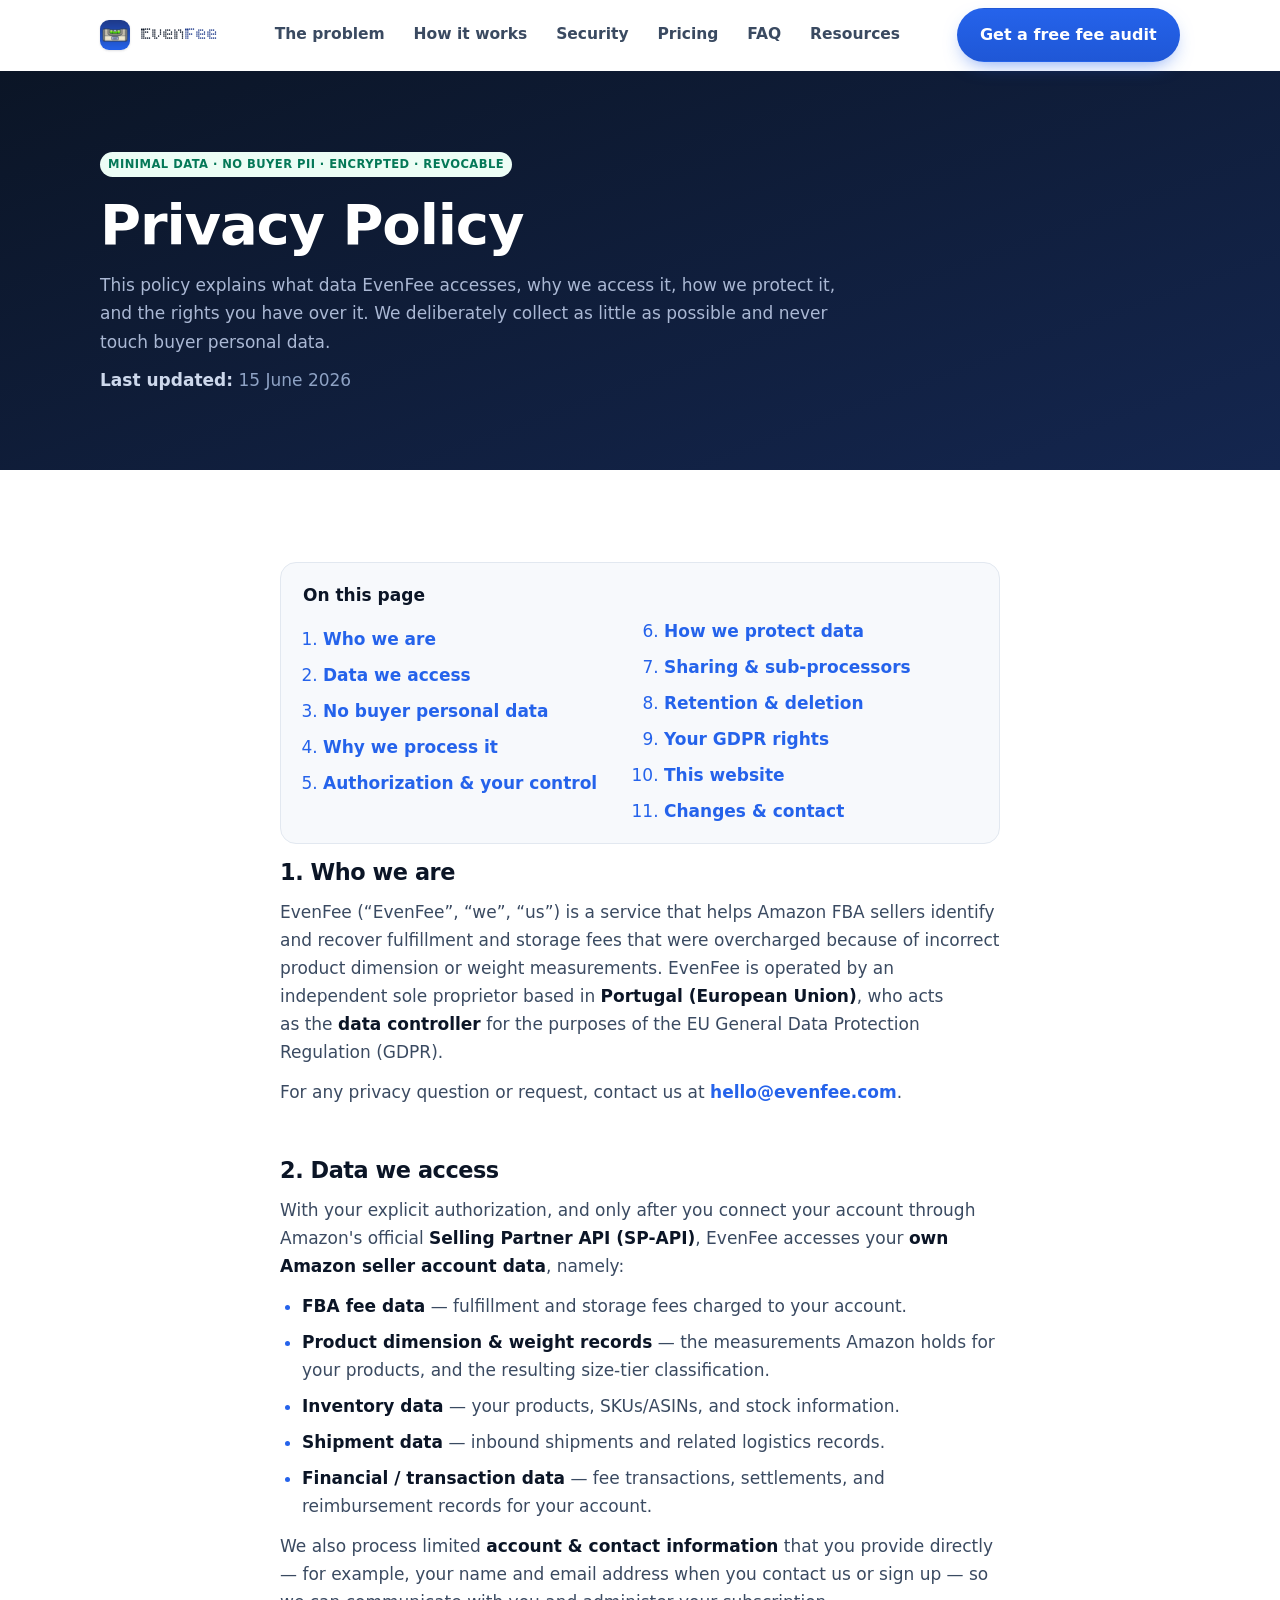
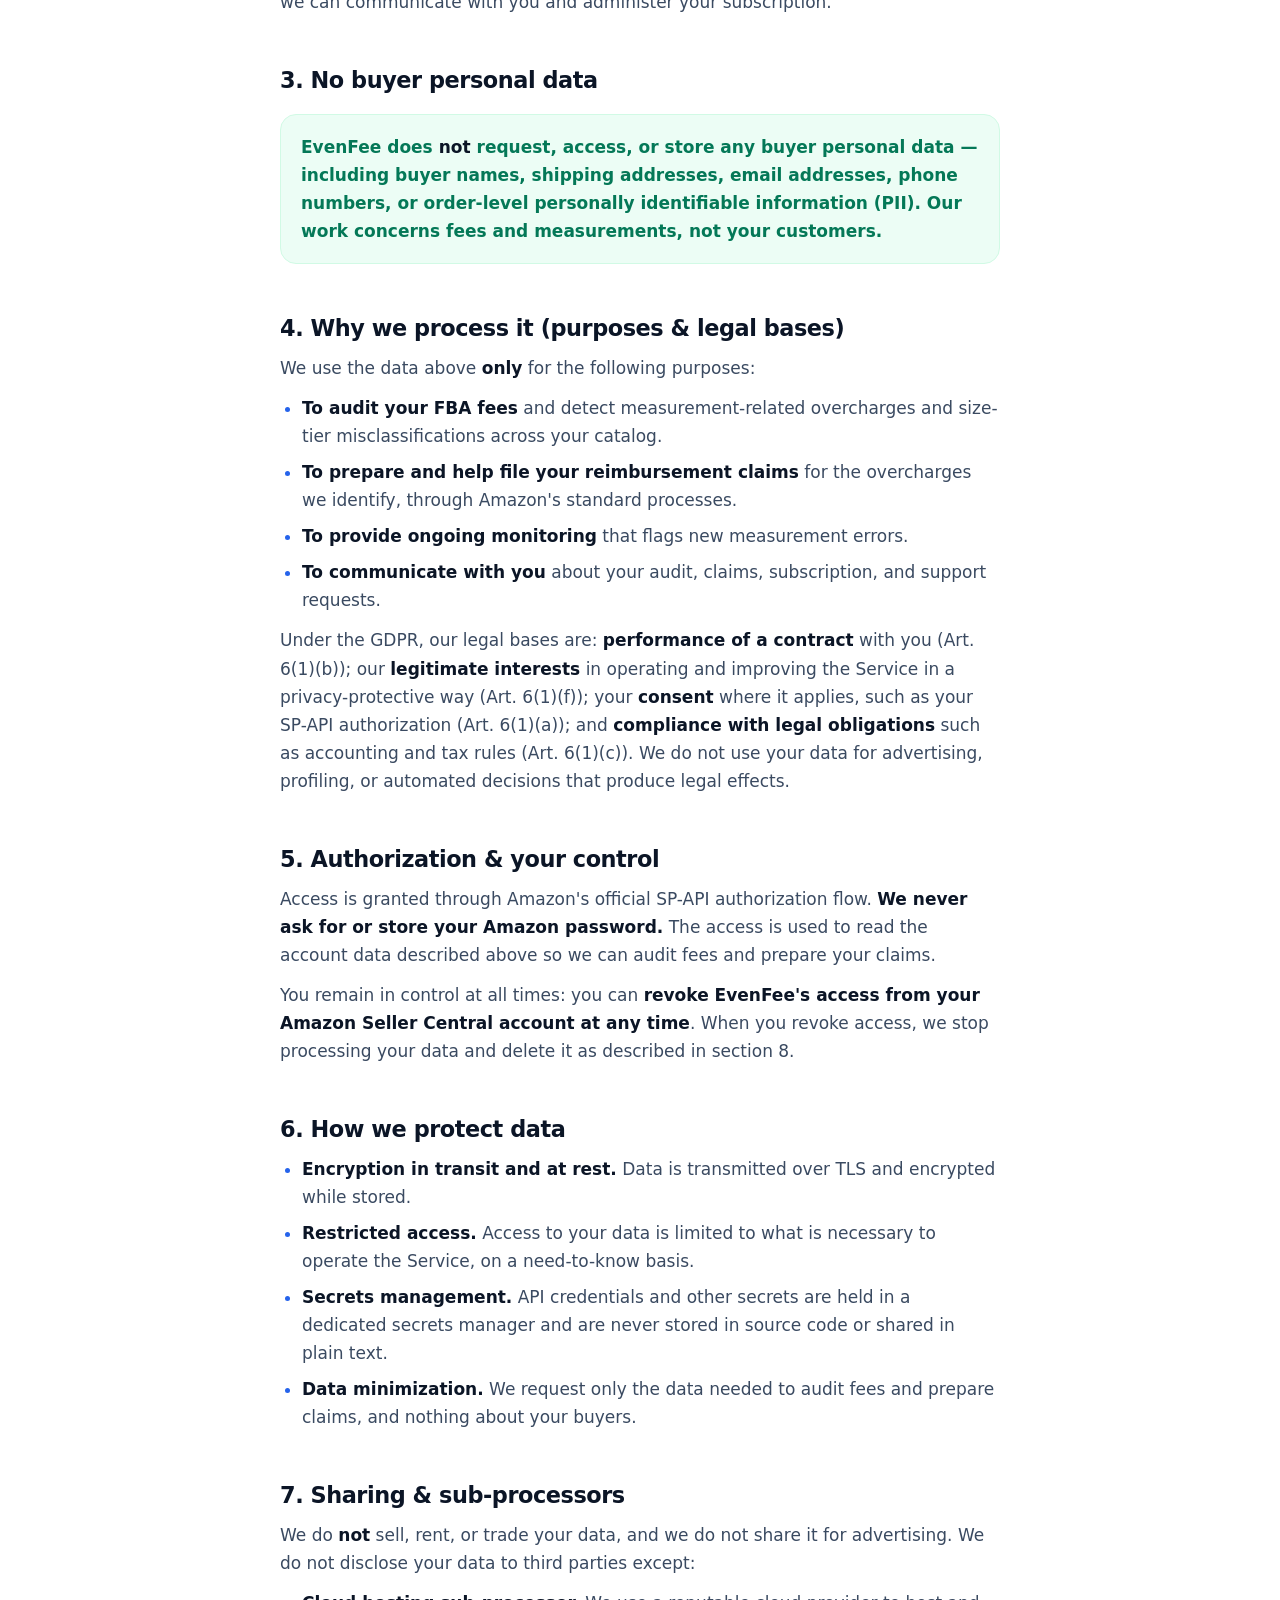
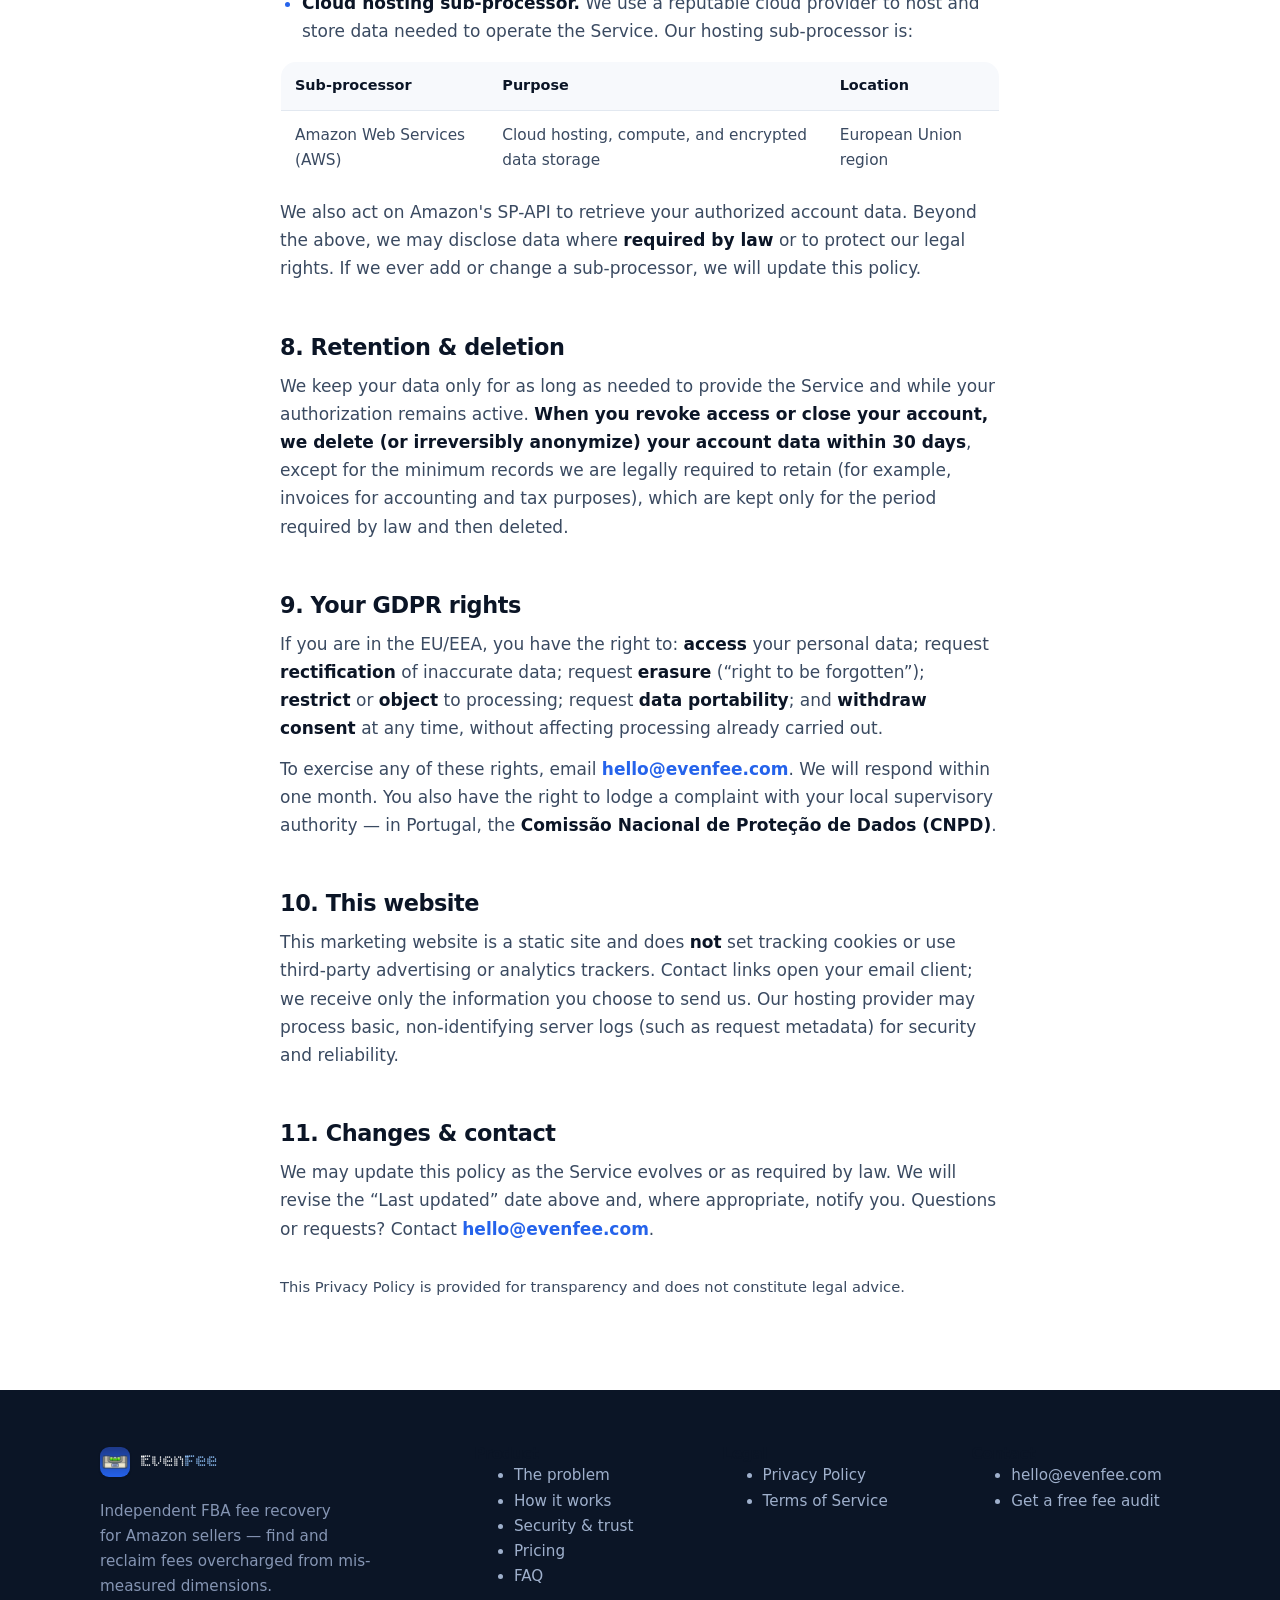
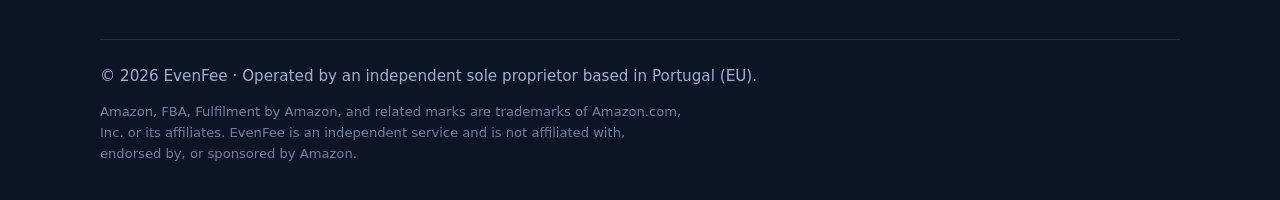
==== commit 06a9d7d2: "Recovery estimator, Resources guides, and conversion/SEO/performance improvements (#12) Conversion: " ====
--- a/privacy.html
+++ b/privacy.html
@@ -40,6 +40,7 @@
           <li><a href="index.html#security">Security</a></li>
           <li><a href="index.html#pricing">Pricing</a></li>
           <li><a href="index.html#faq">FAQ</a></li>
+          <li><a href="resources.html">Resources</a></li>
         </ul>
         <div class="nav__cta">
           <a class="btn btn--primary" href="mailto:hello@evenfee.com?subject=Free%20FBA%20fee%20audit%20request">Get a free fee audit</a>
@@ -56,6 +57,7 @@
           <li><a href="index.html#security">Security &amp; trust</a></li>
           <li><a href="index.html#pricing">Pricing</a></li>
           <li><a href="index.html#faq">FAQ</a></li>
+          <li><a href="resources.html">Resources</a></li>
           <li><a href="privacy.html">Privacy Policy</a></li>
           <li><a href="terms.html">Terms of Service</a></li>
         </ul>
--- a/assets/styles.css
+++ b/assets/styles.css
@@ -30,6 +30,24 @@
 
 button, input, textarea, select { font: inherit; color: inherit; }
 a { color: inherit; }
+
+/* ----- Brand display font: Bitcount Grid Double (self-hosted, variable) ----- */
+@font-face {
+  font-family: "Bitcount Grid Double";
+  font-style: normal;
+  font-weight: 100 900;
+  font-display: swap;
+  src: url("fonts/bitcount-grid-double-latin.woff2") format("woff2");
+  unicode-range: U+0000-00FF, U+0131, U+0152-0153, U+02BB-02BC, U+02C6, U+02DA, U+02DC, U+0304, U+0308, U+0329, U+2000-206F, U+20AC, U+2122, U+2191, U+2193, U+2212, U+2215, U+FEFF, U+FFFD;
+}
+@font-face {
+  font-family: "Bitcount Grid Double";
+  font-style: normal;
+  font-weight: 100 900;
+  font-display: swap;
+  src: url("fonts/bitcount-grid-double-latin-ext.woff2") format("woff2");
+  unicode-range: U+0100-02BA, U+02BD-02C5, U+02C7-02CC, U+02CE-02D7, U+02DD-02FF, U+0304, U+0308, U+0329, U+1D00-1DBF, U+1E00-1E9F, U+1EF2-1EFF, U+2020, U+20A0-20AB, U+20AD-20C0, U+2113, U+2C60-2C7F, U+A720-A7FF;
+}
 
 /* ----- Design tokens ------------------------------------------------------- */
 :root {
@@ -60,6 +78,7 @@
   /* Typography */
   --font-sans: ui-sans-serif, system-ui, -apple-system, "Segoe UI", Roboto,
                "Helvetica Neue", Arial, "Noto Sans", sans-serif;
+  --font-display: "Bitcount Grid Double", var(--font-sans);  /* brand title font */
 
   /* Spacing & shape */
   --container: 1120px;
@@ -239,7 +258,9 @@
 }
 .brand:hover { text-decoration: none; }
 .brand__mark { width: 30px; height: 30px; border-radius: 9px; flex: none; box-shadow: var(--shadow-sm); }
-.brand__name b { color: var(--brand-700); }
+/* Brand wordmark: Bitcount at a light weight so the grid dots stay distinct (heavier weights merge them) */
+.brand__name { font-family: var(--font-display); font-weight: 300; letter-spacing: normal; }
+.brand__name b { color: var(--brand-700); font-weight: inherit; }
 
 .nav__links {
   display: none;
@@ -651,6 +672,40 @@
     transition-duration: .001ms !important;
   }
 }
+
+/* ----- Contact email fallback --------------------------------------------- */
+.contact__email { margin-top: 18px; color: #c7d3e8; }
+.contact__email a { color: #fff; font-weight: 600; text-decoration: underline; text-underline-offset: 2px; }
+
+/* ----- Recovery estimator -------------------------------------------------- */
+.estimator { display: grid; gap: 20px; max-width: 940px; margin: 34px auto 0; }
+@media (min-width: 820px) { .estimator { grid-template-columns: 1.05fr .95fr; gap: 26px; align-items: stretch; } }
+.estimator__controls {
+  display: grid; gap: 16px; align-content: start;
+  background: var(--surface); border: 1px solid var(--line);
+  border-radius: var(--radius); padding: 22px; box-shadow: var(--shadow-sm);
+}
+.field { display: grid; gap: 6px; }
+.field label { font-size: .92rem; font-weight: 600; color: var(--ink); }
+.field input {
+  width: 100%; padding: 12px 14px; font-size: 1.05rem;
+  border: 1px solid var(--line); border-radius: var(--radius-sm);
+  background: #fff; color: var(--ink);
+}
+.field input:focus-visible { outline: none; box-shadow: var(--ring); border-color: var(--brand-500); }
+.field__money { position: relative; display: flex; align-items: center; }
+.field__money span { position: absolute; left: 14px; color: var(--muted); font-weight: 600; pointer-events: none; }
+.field__money input { padding-left: 28px; }
+.estimator__result {
+  display: flex; flex-direction: column; justify-content: center; gap: 6px; text-align: center;
+  background: linear-gradient(160deg, var(--brand-700), var(--brand-600));
+  color: #fff; border-radius: var(--radius); padding: 30px 26px; box-shadow: var(--shadow);
+}
+.estimator__label { font-size: .82rem; letter-spacing: .06em; text-transform: uppercase; color: #bcd0ff; }
+.estimator__value { font-size: clamp(2.4rem, 1.5rem + 3vw, 3.4rem); font-weight: 800; line-height: 1.05; letter-spacing: -0.02em; }
+.estimator__sub { color: #d7e3ff; font-size: 1rem; }
+.estimator__result .btn { margin-top: 18px; }
+.estimator__disclaimer { color: #aebfe0; font-size: .8rem; margin-top: 6px; }
 
 /* Utility */
 .center { text-align: center; }
